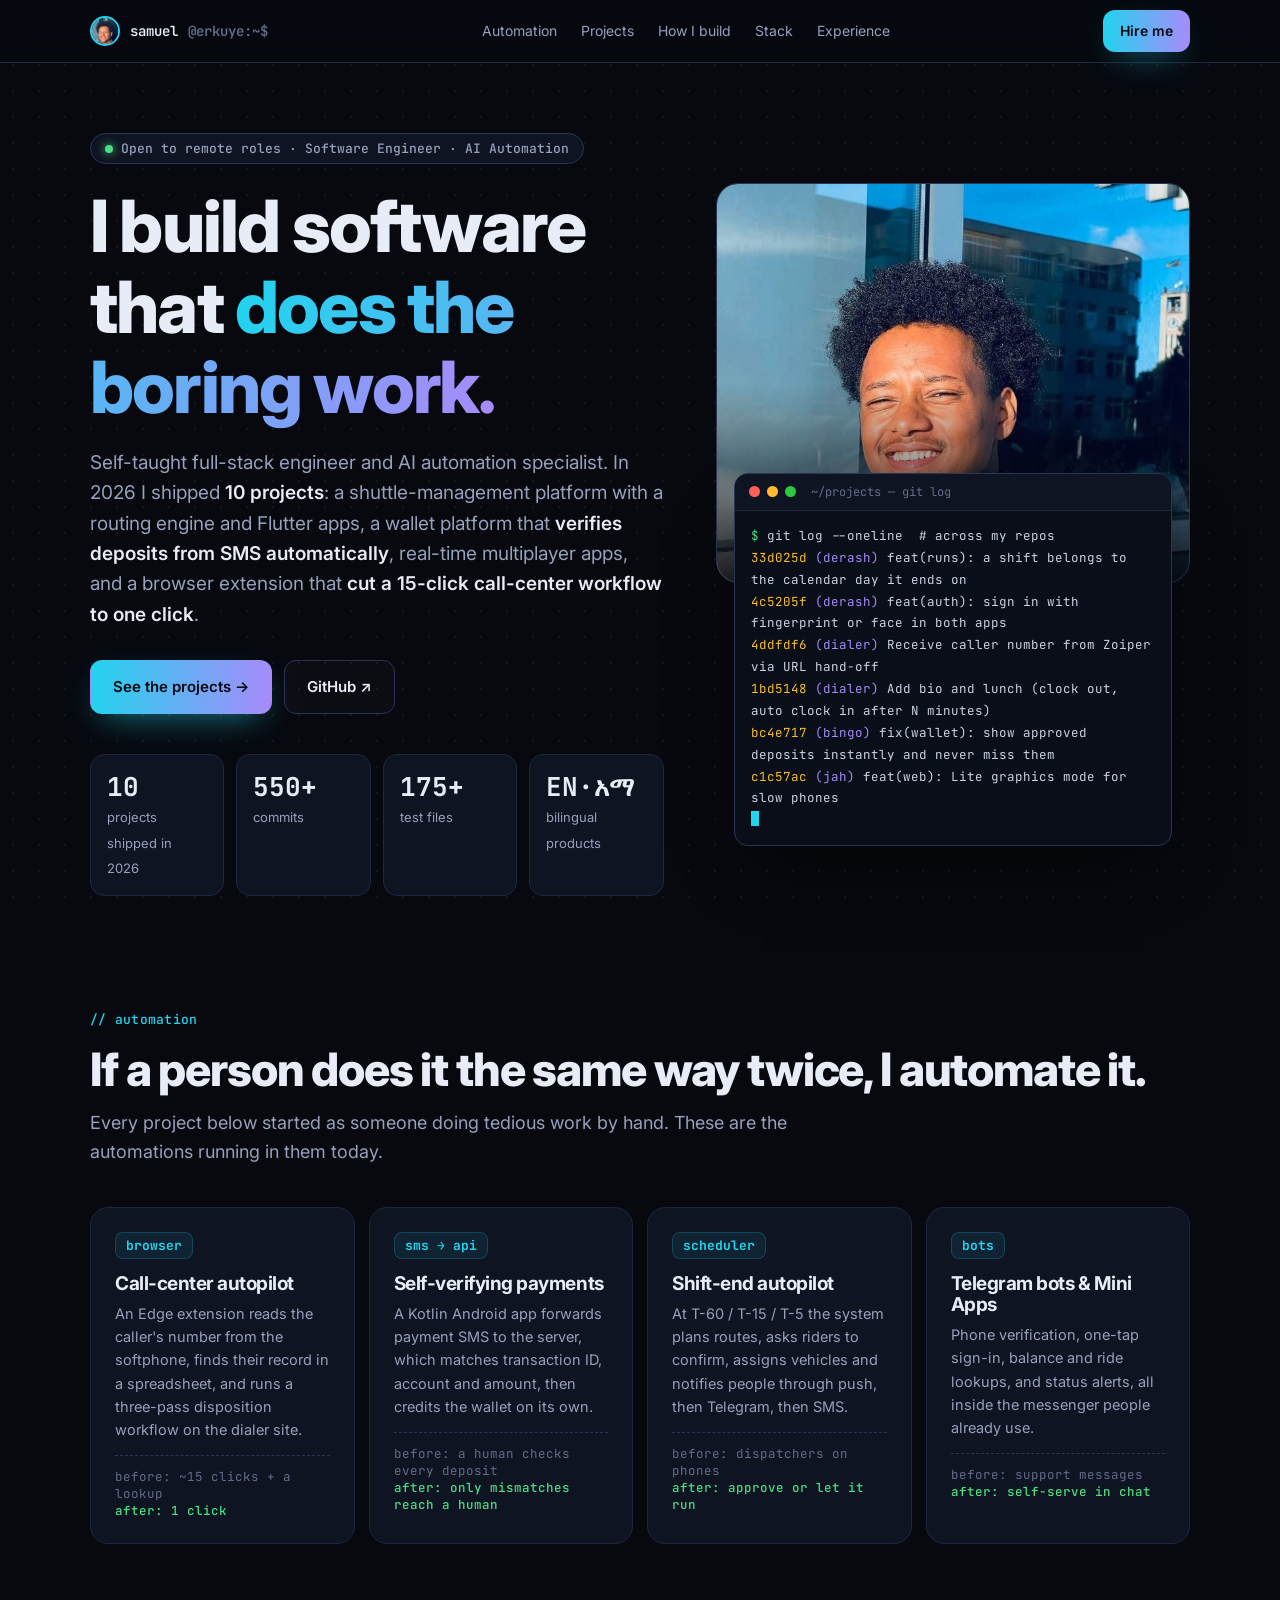
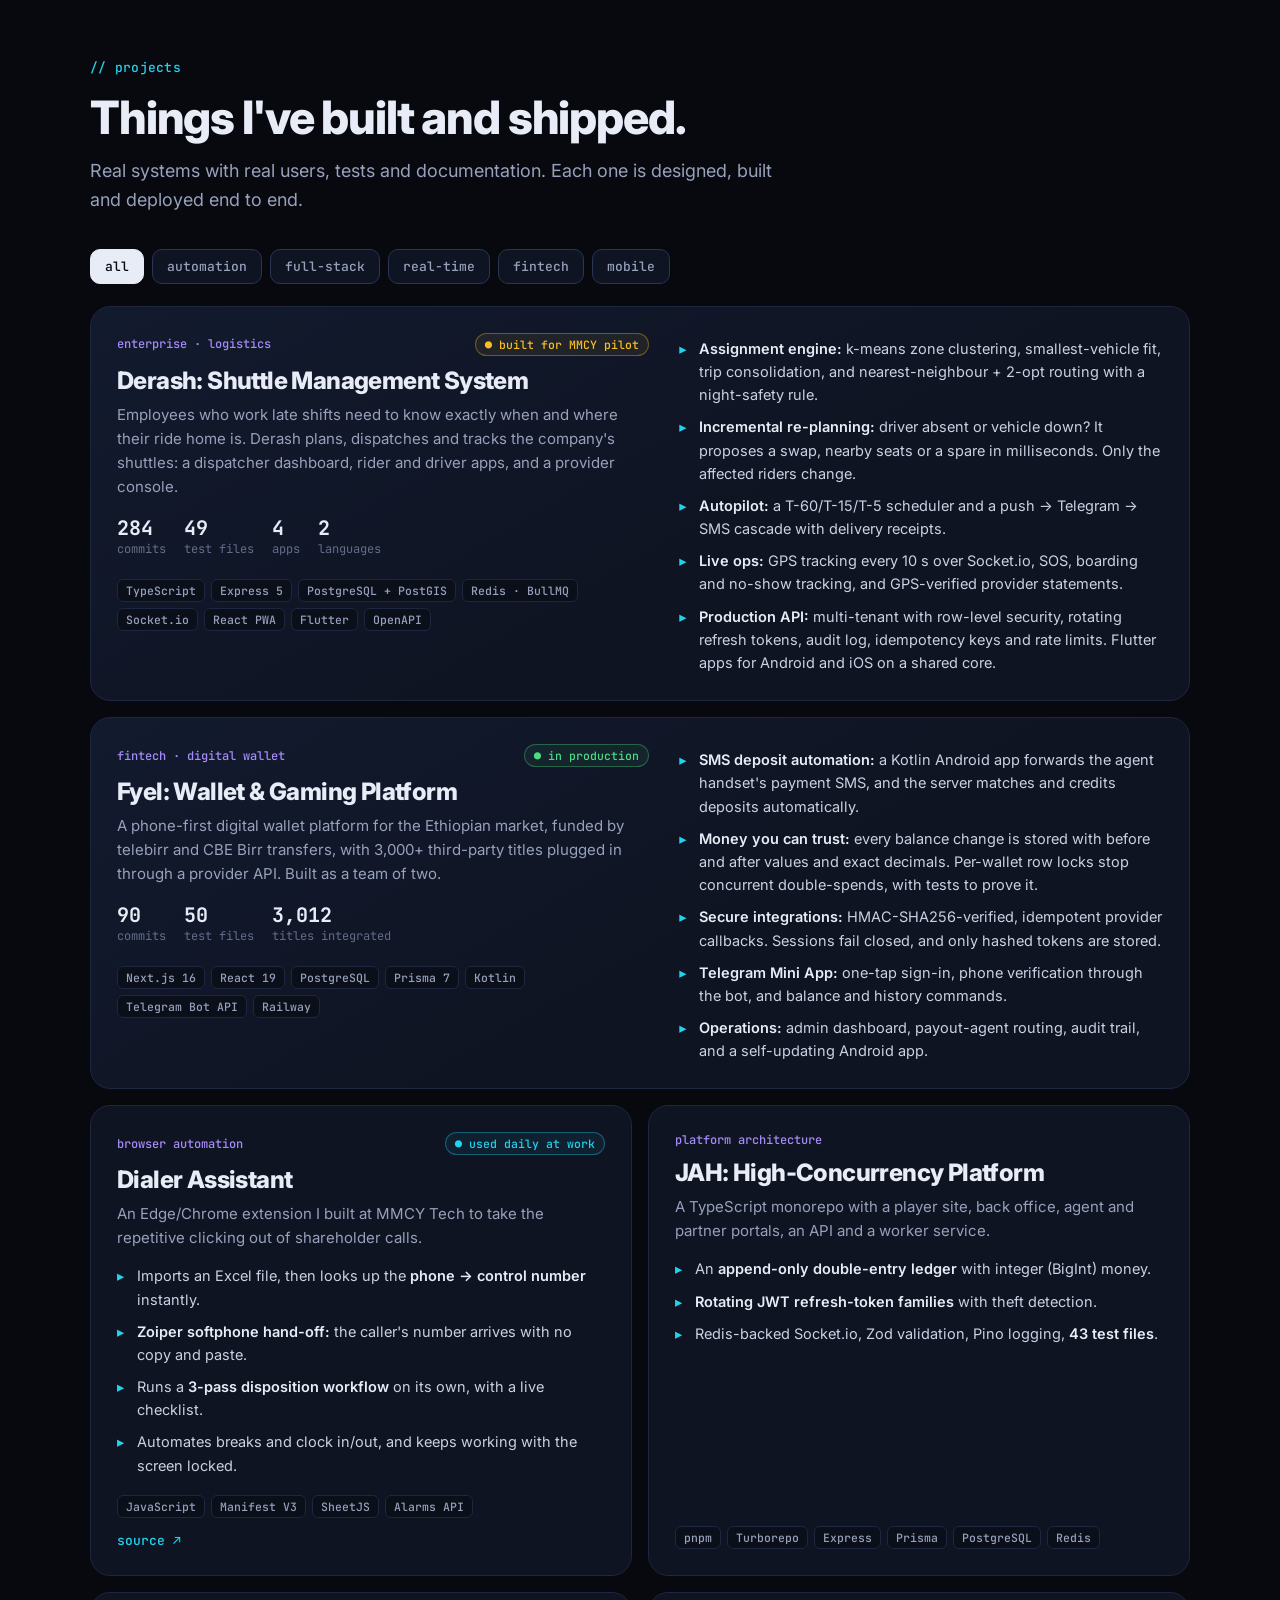
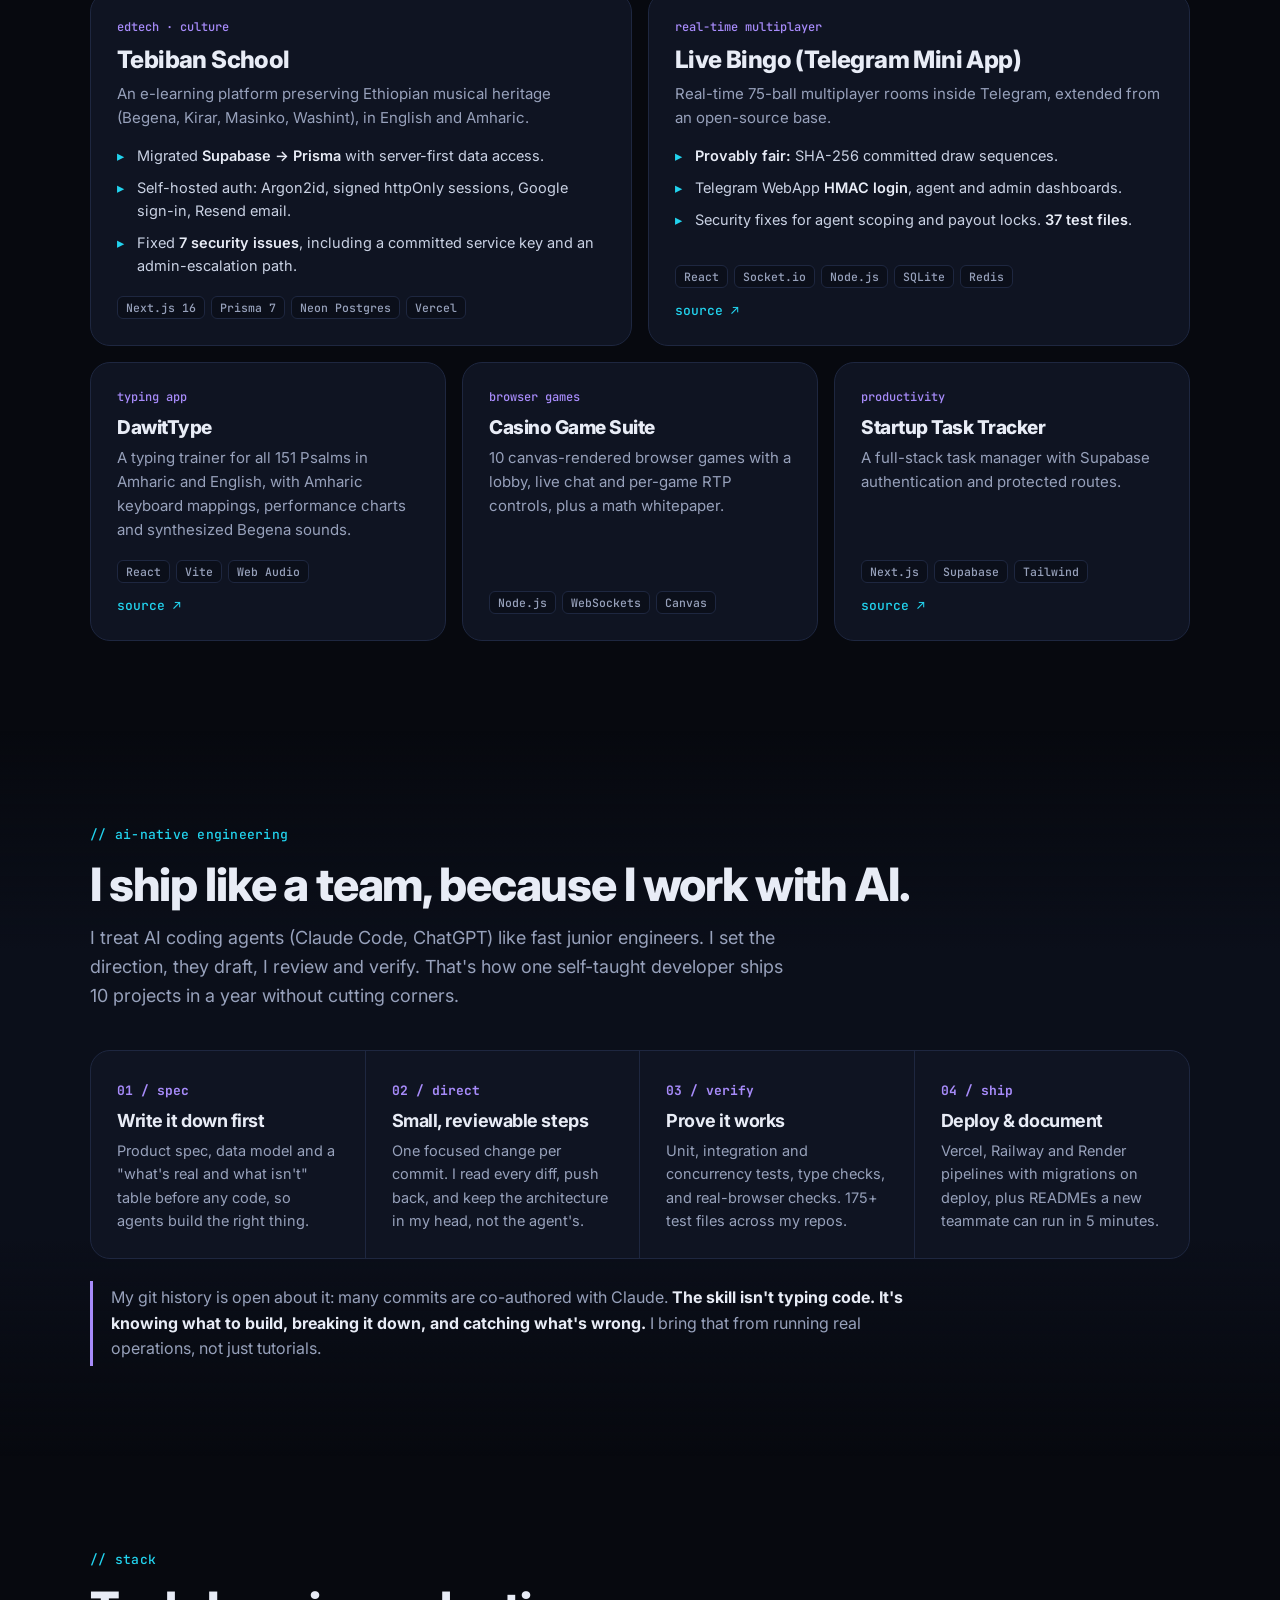
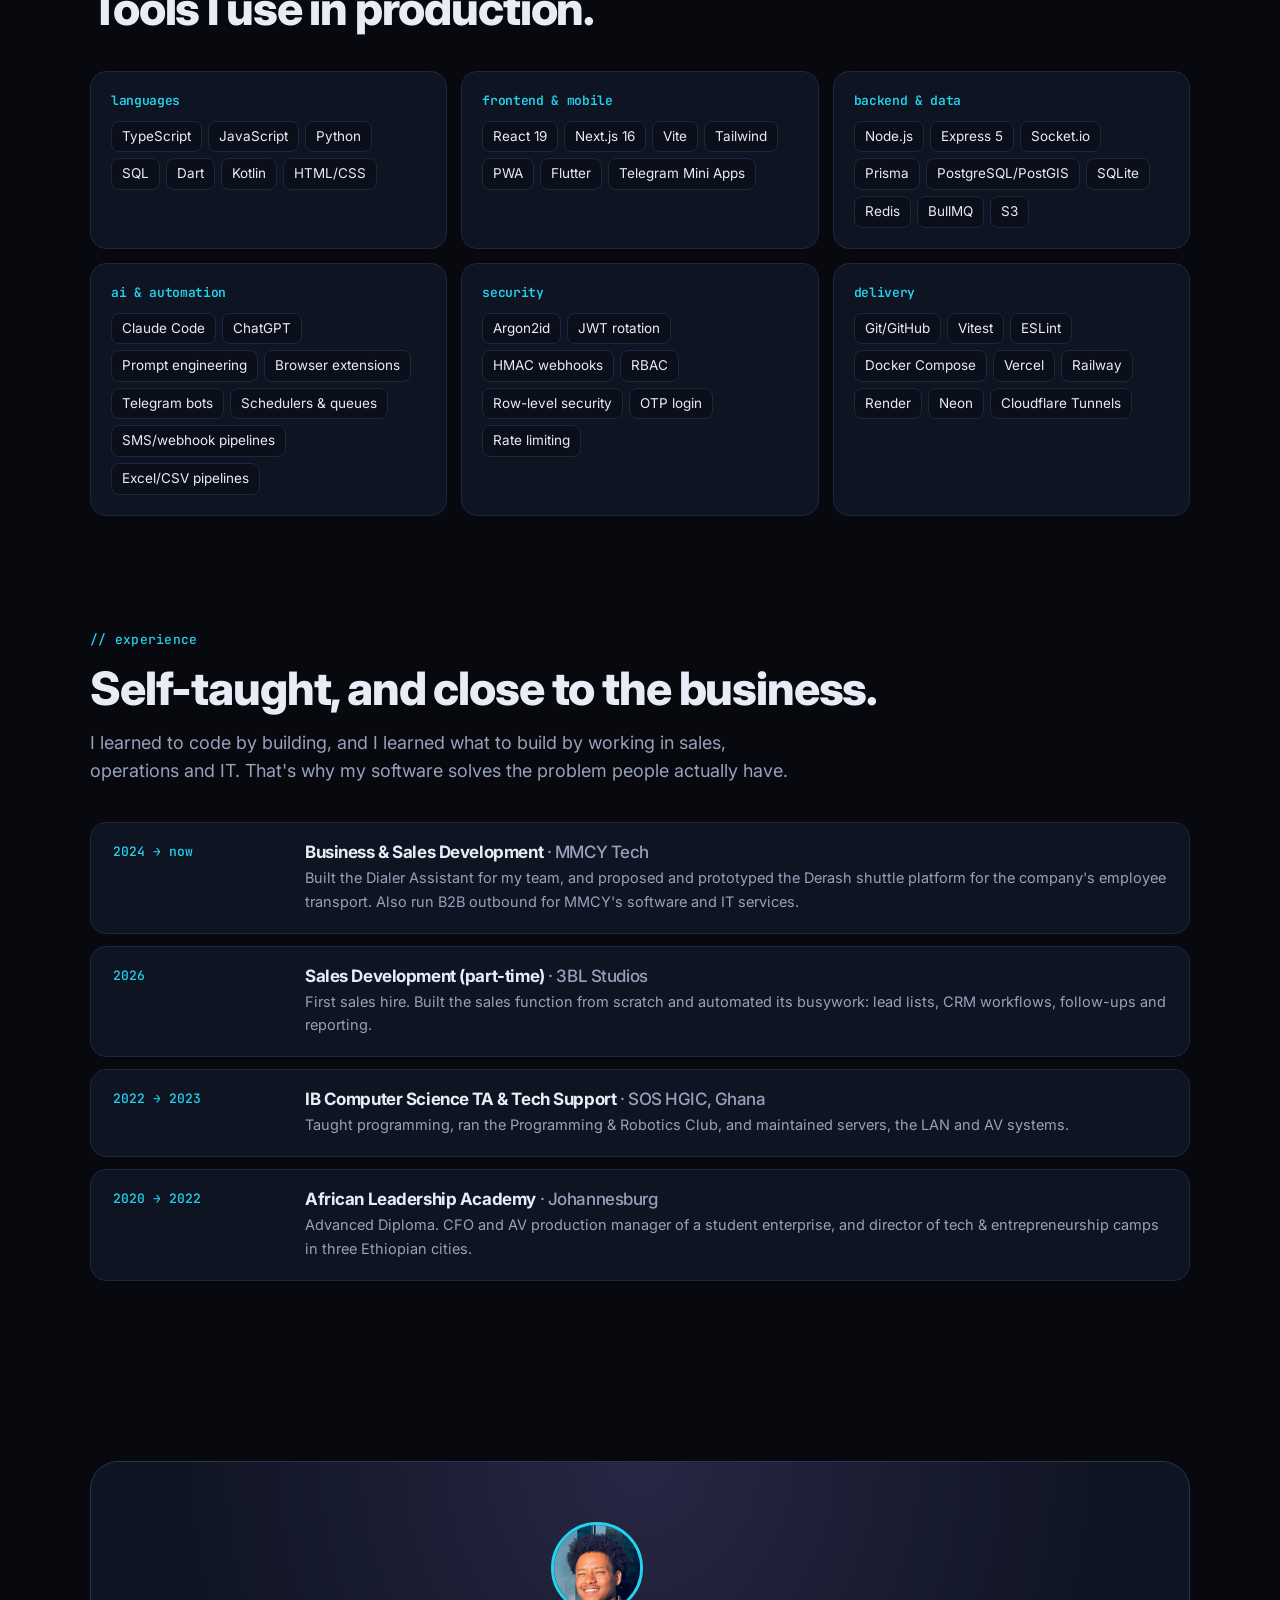
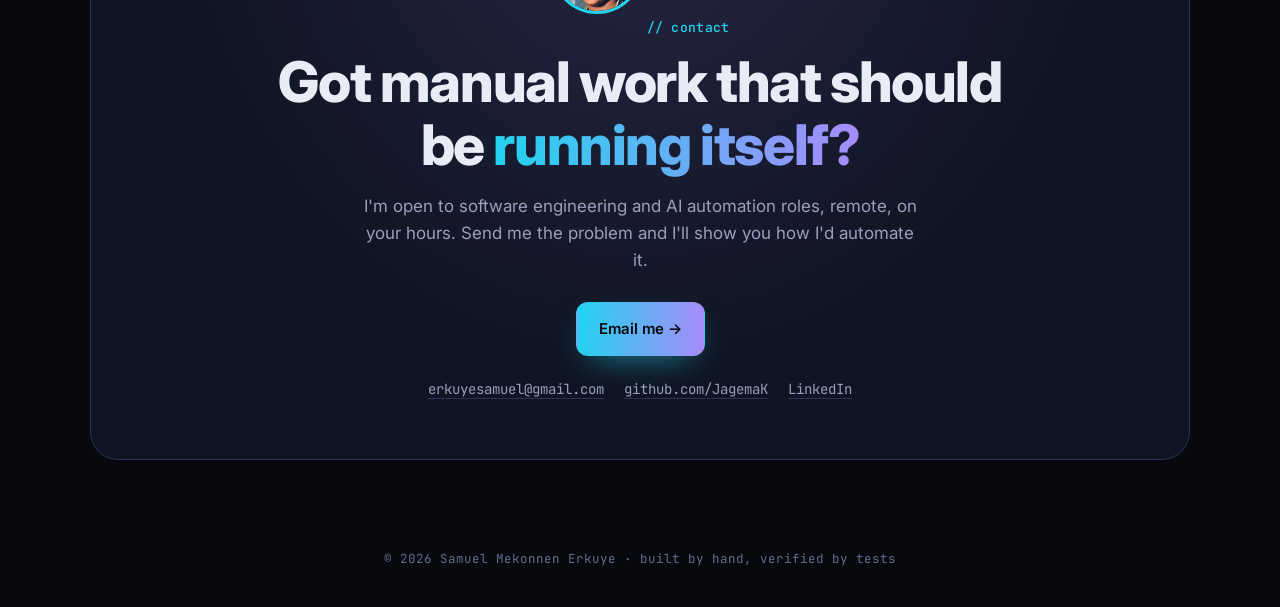
==== swe-portfolio/index.html @ 076b656a "Add software engineer / AI automation portfolio and CV Co-Authored-By: Claude Opus 5.5 <noreply@anth" ====
<!doctype html>
<html lang="en">
<head>
<meta charset="utf-8">
<meta name="viewport" content="width=device-width, initial-scale=1">
<title>Samuel Erkuye — Software Engineer &amp; AI Automation</title>
<meta name="description" content="Self-taught software engineer and AI automation specialist. 10 projects shipped in 2026: shuttle management with a routing engine, a wallet platform with SMS-verified deposits, real-time multiplayer apps and call-center automation.">
<meta property="og:title" content="Samuel Erkuye — Software Engineer & AI Automation">
<meta property="og:description" content="I build software that does the boring work. 10 projects, 550+ commits in 2026.">
<meta property="og:image" content="https://samuel-erkuye-dev.vercel.app/samuel.jpg">
<meta name="theme-color" content="#07090f">
<link rel="icon" href="data:image/svg+xml,<svg xmlns='http://www.w3.org/2000/svg' viewBox='0 0 100 100'><rect width='100' height='100' rx='22' fill='%2307090f'/><text x='50' y='64' font-size='46' font-family='monospace' font-weight='700' text-anchor='middle' fill='%2322d3ee'>&gt;_</text></svg>">
<link rel="preconnect" href="https://fonts.googleapis.com">
<link rel="preconnect" href="https://fonts.gstatic.com" crossorigin>
<link href="https://fonts.googleapis.com/css2?family=Inter:wght@400;500;600;700;800&family=JetBrains+Mono:wght@400;500;700&display=swap" rel="stylesheet">
<style>
:root{
  --bg:#07090f; --bg2:#0b0f1a; --card:#0f1422; --card2:#131a2c; --line:#1e2740; --line2:#2a3556;
  --text:#e8ecf6; --muted:#97a1bb; --dim:#626d89;
  --cyan:#22d3ee; --violet:#a78bfa; --green:#4ade80; --amber:#fbbf24; --pink:#f472b6;
  --mono:"JetBrains Mono",ui-monospace,SFMono-Regular,Menlo,monospace;
  --max:1140px;
}
*{box-sizing:border-box;margin:0;padding:0}
html{scroll-behavior:smooth}
body{background:var(--bg);color:var(--text);font:16px/1.6 Inter,system-ui,-apple-system,Segoe UI,sans-serif;-webkit-font-smoothing:antialiased;overflow-x:hidden}
body::before{content:"";position:fixed;inset:0;background-image:radial-gradient(rgba(148,163,184,.09) 1px,transparent 1px);background-size:26px 26px;pointer-events:none;z-index:0}
main,nav,footer{position:relative;z-index:1}
h1,h2,h3,h4{line-height:1.12;letter-spacing:-.025em}
a{color:inherit}
.wrap{max-width:var(--max);margin:0 auto;padding:0 20px}
section{padding:90px 0}
.mono{font-family:var(--mono)}
.kicker{font:500 13px var(--mono);color:var(--cyan);letter-spacing:.02em}
.kicker::before{content:"// "}
.h2{font-size:clamp(30px,4.4vw,46px);font-weight:800;margin:12px 0 14px}
.lead{color:var(--muted);font-size:18px;max-width:700px}
.grad{background:linear-gradient(92deg,var(--cyan),var(--violet));-webkit-background-clip:text;background-clip:text;color:transparent}
.btn{display:inline-flex;align-items:center;gap:10px;padding:14px 22px;border-radius:12px;font-weight:600;text-decoration:none;font-size:15px;border:1px solid transparent;transition:transform .15s,border-color .15s,box-shadow .15s}
.btn-primary{background:linear-gradient(92deg,var(--cyan),var(--violet));color:#07090f;box-shadow:0 12px 34px -14px rgba(34,211,238,.7)}
.btn-primary:hover{transform:translateY(-2px)}
.btn-ghost{border-color:var(--line2);background:rgba(255,255,255,.02)}
.btn-ghost:hover{border-color:var(--muted)}

nav{position:sticky;top:0;z-index:50;background:rgba(7,9,15,.8);backdrop-filter:blur(14px);border-bottom:1px solid var(--line)}
nav .wrap{display:flex;align-items:center;justify-content:space-between;height:62px;gap:14px}
.brand{display:flex;align-items:center;gap:10px;text-decoration:none;font:600 14px var(--mono)}
.brand img{width:30px;height:30px;border-radius:50%;object-fit:cover;border:2px solid var(--cyan)}
.brand span{color:var(--dim)}
.navlinks{display:flex;gap:24px;font-size:14px;color:var(--muted)}
.navlinks a{text-decoration:none}.navlinks a:hover{color:var(--text)}
nav .btn{padding:9px 16px;font-size:14px}
@media(max-width:880px){.navlinks{display:none}}
@media(max-width:420px){.brand{font-size:13px}.brand span{display:none}}

/* hero */
.hero{padding:70px 0 70px}
.hero-grid{display:grid;grid-template-columns:1.15fr .95fr;gap:52px;align-items:center}
@media(max-width:980px){.hero-grid{grid-template-columns:1fr}}
.pill{display:inline-flex;align-items:center;gap:8px;border:1px solid var(--line2);background:var(--card);border-radius:999px;padding:6px 14px;font:500 13px var(--mono);color:var(--muted)}
.pill i{width:8px;height:8px;border-radius:50%;background:var(--green);box-shadow:0 0 10px var(--green)}
.hero h1{font-size:clamp(40px,6.2vw,72px);font-weight:800;margin:22px 0 20px}
.hero .sub{font-size:19px;color:var(--muted);max-width:600px}
.hero .sub b{color:var(--text);font-weight:600}
.cta{display:flex;gap:12px;flex-wrap:wrap;margin-top:30px}
.stats{display:grid;grid-template-columns:repeat(4,1fr);gap:12px;margin-top:40px}
@media(max-width:600px){.stats{grid-template-columns:repeat(2,1fr)}}
.stat{border:1px solid var(--line);background:var(--card);border-radius:14px;padding:14px 16px}
.stat strong{display:block;font:700 26px var(--mono);color:var(--text)}
.stat span{font-size:13px;color:var(--muted)}

.side{position:relative}
.photo{border-radius:22px;overflow:hidden;border:1px solid var(--line2);height:400px;position:relative}
.photo img{width:100%;height:100%;object-fit:cover;object-position:50% 26%;display:block}
.photo::after{content:"";position:absolute;inset:0;background:linear-gradient(180deg,transparent 50%,rgba(7,9,15,.9))}
.term{position:relative;z-index:2;margin:-110px 18px 0;background:#0a0e18;border:1px solid var(--line2);border-radius:14px;box-shadow:0 30px 70px -30px rgba(0,0,0,.9);overflow:hidden}
.term .bar{display:flex;align-items:center;gap:7px;padding:10px 14px;background:#0f1422;border-bottom:1px solid var(--line)}
.term .bar i{width:11px;height:11px;border-radius:50%;background:#ff5f57}.term .bar i:nth-child(2){background:#febc2e}.term .bar i:nth-child(3){background:#28c840}
.term .bar span{margin-left:8px;font:12px var(--mono);color:var(--dim)}
.term pre{font:12.5px/1.75 var(--mono);padding:14px 16px;min-height:212px;white-space:pre-wrap;word-break:break-word;color:#cbd5e1}
.term .p{color:var(--green)}.term .h{color:var(--amber)}.term .r{color:var(--violet)}
.cursor{display:inline-block;width:8px;height:15px;background:var(--cyan);vertical-align:-2px;animation:blink 1s steps(1) infinite}
@keyframes blink{50%{opacity:0}}
@media(max-width:600px){.photo{height:360px}.term{margin:-80px 6px 0}.term pre{font-size:11.5px;min-height:230px}}

/* automate */
.auto{display:grid;grid-template-columns:repeat(4,1fr);gap:14px;margin-top:40px}
@media(max-width:980px){.auto{grid-template-columns:1fr 1fr}}
@media(max-width:560px){.auto{grid-template-columns:1fr}}
.acard{background:var(--card);border:1px solid var(--line);border-radius:18px;padding:24px;transition:border-color .2s,transform .2s}
.acard:hover{border-color:rgba(34,211,238,.45);transform:translateY(-3px)}
.acard .ic{font:700 13px var(--mono);color:var(--cyan);background:rgba(34,211,238,.08);border:1px solid rgba(34,211,238,.2);display:inline-block;padding:4px 10px;border-radius:8px;margin-bottom:14px}
.acard h3{font-size:19px;margin-bottom:8px}
.acard p{font-size:14.5px;color:var(--muted)}
.acard .before{margin-top:14px;font:12.5px var(--mono);color:var(--dim);border-top:1px dashed var(--line2);padding-top:12px}
.acard .before b{color:var(--green);font-weight:500}

/* projects */
.filters{display:flex;gap:8px;flex-wrap:wrap;margin:34px 0 22px}
.chip{font:500 13px var(--mono);border:1px solid var(--line2);background:var(--card);color:var(--muted);padding:8px 14px;border-radius:10px;cursor:pointer}
.chip[aria-pressed="true"]{background:var(--text);color:var(--bg);border-color:var(--text)}
.projects{display:grid;grid-template-columns:repeat(6,1fr);gap:16px}
.proj{grid-column:span 3;background:var(--card);border:1px solid var(--line);border-radius:20px;padding:26px;display:flex;flex-direction:column;transition:border-color .2s}
.proj:hover{border-color:var(--line2)}
.proj.feat{grid-column:span 6;display:grid;grid-template-columns:1.1fr 1fr;gap:30px;background:linear-gradient(150deg,#121a2e,var(--card) 60%)}
.proj.small{grid-column:span 2}
@media(max-width:980px){.proj,.proj.small{grid-column:span 3}.proj.feat{grid-template-columns:1fr}}
@media(max-width:680px){.proj,.proj.small,.proj.feat{grid-column:span 6}}
.proj.hide{display:none}
.proj .top{display:flex;justify-content:space-between;align-items:center;gap:10px;margin-bottom:12px;flex-wrap:wrap}
.tagline{font:500 12px var(--mono);color:var(--violet)}
.status{font:500 11.5px var(--mono);padding:3px 9px;border-radius:99px;border:1px solid}
.status.live{color:var(--green);border-color:rgba(74,222,128,.35);background:rgba(74,222,128,.07)}
.status.pilot{color:var(--amber);border-color:rgba(251,191,36,.35);background:rgba(251,191,36,.07)}
.status.daily{color:var(--cyan);border-color:rgba(34,211,238,.35);background:rgba(34,211,238,.07)}
.proj h3{font-size:24px;font-weight:800;margin-bottom:8px}
.proj.small h3{font-size:19px}
.proj .what{color:var(--muted);font-size:15px}
.proj ul{list-style:none;display:grid;gap:9px;margin-top:4px}
.proj li{font-size:14.5px;color:#c9d1e3;padding-left:20px;position:relative}
.proj li::before{content:"▸";position:absolute;left:0;color:var(--cyan)}
.proj li b{color:var(--text);font-weight:600}
.stack{display:flex;flex-wrap:wrap;gap:6px;margin-top:auto;padding-top:18px}
.stack span{font:500 11.5px var(--mono);color:var(--muted);background:var(--bg2);border:1px solid var(--line);padding:3px 8px;border-radius:6px}
.metrics{display:flex;gap:18px;flex-wrap:wrap;margin:16px 0 4px}
.metrics div{font:12px var(--mono);color:var(--dim)}
.metrics b{display:block;font:700 20px var(--mono);color:var(--text)}
.links{display:flex;gap:14px;margin-top:14px;font:500 13px var(--mono)}
.links a{color:var(--cyan);text-decoration:none}.links a:hover{text-decoration:underline}

/* AI workflow */
.flow{display:grid;grid-template-columns:repeat(4,1fr);gap:0;margin-top:40px;border:1px solid var(--line);border-radius:20px;overflow:hidden;background:var(--card)}
@media(max-width:900px){.flow{grid-template-columns:1fr 1fr}}
@media(max-width:560px){.flow{grid-template-columns:1fr}}
.step{padding:26px;border-right:1px solid var(--line);position:relative}
.step:last-child{border-right:0}
@media(max-width:900px){.step{border-bottom:1px solid var(--line)}.step:nth-child(2n){border-right:0}}
.step .n{font:700 13px var(--mono);color:var(--violet)}
.step h4{font-size:18px;margin:8px 0}
.step p{font-size:14.5px;color:var(--muted)}
.quote{margin-top:22px;border-left:3px solid var(--violet);padding:4px 0 4px 18px;color:var(--muted);font-size:16px;max-width:820px}
.quote b{color:var(--text)}

/* stack grid */
.sgrid{display:grid;grid-template-columns:repeat(3,1fr);gap:14px;margin-top:36px}
@media(max-width:900px){.sgrid{grid-template-columns:1fr 1fr}}
@media(max-width:560px){.sgrid{grid-template-columns:1fr}}
.sbox{background:var(--card);border:1px solid var(--line);border-radius:16px;padding:20px}
.sbox h4{font:600 13px var(--mono);color:var(--cyan);margin-bottom:12px}
.sbox div{display:flex;flex-wrap:wrap;gap:6px}
.sbox span{font-size:13.5px;background:var(--bg2);border:1px solid var(--line);padding:4px 10px;border-radius:8px}

/* timeline */
.tl{margin-top:36px;display:grid;gap:12px}
.ti{display:grid;grid-template-columns:170px 1fr;gap:22px;background:var(--card);border:1px solid var(--line);border-radius:16px;padding:20px 22px}
@media(max-width:680px){.ti{grid-template-columns:1fr;gap:6px}}
.ti .when{font:500 13px var(--mono);color:var(--cyan)}
.ti h4{font-size:17px}.ti h4 span{color:var(--muted);font-weight:500}
.ti p{color:var(--muted);font-size:14.5px;margin-top:4px}

/* contact */
.contact{text-align:center}
.cbox{border:1px solid var(--line2);border-radius:28px;padding:60px 22px;background:radial-gradient(ellipse at top,rgba(167,139,250,.16),transparent 60%),var(--card)}
.cbox img{width:92px;height:92px;border-radius:50%;object-fit:cover;border:3px solid var(--cyan);margin-bottom:18px}
.cbox h2{font-size:clamp(32px,5vw,56px);font-weight:800;max-width:780px;margin:12px auto 16px}
.cbox p{color:var(--muted);max-width:560px;margin:0 auto;font-size:17px}
.cbox .cta{justify-content:center}
.clinks{display:flex;gap:20px;justify-content:center;flex-wrap:wrap;margin-top:24px;font:14px var(--mono);color:var(--muted)}
.clinks a{text-decoration:none;border-bottom:1px solid var(--line2)}.clinks a:hover{color:var(--text)}
footer{text-align:center;color:var(--dim);font:12.5px var(--mono);padding:0 0 40px}

.rv{opacity:0;transform:translateY(16px);transition:opacity .6s ease,transform .6s ease}
.rv.in{opacity:1;transform:none}
@media (prefers-reduced-motion:reduce){*{animation:none!important;transition:none!important}.rv{opacity:1;transform:none}}
</style>
</head>
<body>
<nav>
  <div class="wrap">
    <a class="brand" href="#top"><img src="samuel-avatar.jpg" alt="" width="30" height="30">samuel<span>@erkuye:~$</span></a>
    <div class="navlinks">
      <a href="#automation">Automation</a>
      <a href="#projects">Projects</a>
      <a href="#ai">How I build</a>
      <a href="#stack">Stack</a>
      <a href="#experience">Experience</a>
    </div>
    <a class="btn btn-primary" href="#contact">Hire me</a>
  </div>
</nav>

<main>
<header class="hero" id="top">
  <div class="wrap hero-grid">
    <div>
      <span class="pill"><i></i>Open to remote roles · Software Engineer · AI Automation</span>
      <h1>I build software that <span class="grad">does the boring work.</span></h1>
      <p class="sub">Self-taught full-stack engineer and AI automation specialist. In 2026 I shipped <b>10 projects</b>: a shuttle-management platform with a routing engine and Flutter apps, a wallet platform that <b>verifies deposits from SMS automatically</b>, real-time multiplayer apps, and a browser extension that <b>cut a 15-click call-center workflow to one click</b>.</p>
      <div class="cta">
        <a class="btn btn-primary" href="#projects">See the projects →</a>
        <a class="btn btn-ghost" href="https://github.com/JagemaK" target="_blank" rel="noopener">GitHub ↗</a>
      </div>
      <div class="stats">
        <div class="stat rv"><strong>10</strong><span>projects shipped in 2026</span></div>
        <div class="stat rv"><strong>550+</strong><span>commits</span></div>
        <div class="stat rv"><strong>175+</strong><span>test files</span></div>
        <div class="stat rv"><strong>EN·አማ</strong><span>bilingual products</span></div>
      </div>
    </div>
    <div class="side rv">
      <div class="photo"><img src="samuel.jpg" alt="Samuel Erkuye" width="720" height="960"></div>
      <div class="term" aria-label="Recent commits from Samuel's repositories">
        <div class="bar"><i></i><i></i><i></i><span>~/projects — git log</span></div>
        <pre id="term"></pre>
      </div>
    </div>
  </div>
</header>

<!-- AUTOMATION -->
<section id="automation" style="padding-top:40px">
  <div class="wrap">
    <span class="kicker">automation</span>
    <h2 class="h2">If a person does it the same way twice, I automate it.</h2>
    <p class="lead">Every project below started as someone doing tedious work by hand. These are the automations running in them today.</p>
    <div class="auto">
      <div class="acard rv"><span class="ic">browser</span><h3>Call-center autopilot</h3><p>An Edge extension reads the caller's number from the softphone, finds their record in a spreadsheet, and runs a three-pass disposition workflow on the dialer site.</p><div class="before">before: ~15 clicks + a lookup<br><b>after: 1 click</b></div></div>
      <div class="acard rv"><span class="ic">sms → api</span><h3>Self-verifying payments</h3><p>A Kotlin Android app forwards payment SMS to the server, which matches transaction ID, account and amount, then credits the wallet on its own.</p><div class="before">before: a human checks every deposit<br><b>after: only mismatches reach a human</b></div></div>
      <div class="acard rv"><span class="ic">scheduler</span><h3>Shift-end autopilot</h3><p>At T-60 / T-15 / T-5 the system plans routes, asks riders to confirm, assigns vehicles and notifies people through push, then Telegram, then SMS.</p><div class="before">before: dispatchers on phones<br><b>after: approve or let it run</b></div></div>
      <div class="acard rv"><span class="ic">bots</span><h3>Telegram bots &amp; Mini Apps</h3><p>Phone verification, one-tap sign-in, balance and ride lookups, and status alerts, all inside the messenger people already use.</p><div class="before">before: support messages<br><b>after: self-serve in chat</b></div></div>
    </div>
  </div>
</section>

<!-- PROJECTS -->
<section id="projects" style="padding-top:20px">
  <div class="wrap">
    <span class="kicker">projects</span>
    <h2 class="h2">Things I've built and shipped.</h2>
    <p class="lead">Real systems with real users, tests and documentation. Each one is designed, built and deployed end to end.</p>
    <div class="filters" role="group" aria-label="Filter projects">
      <button class="chip" aria-pressed="true" data-f="all">all</button>
      <button class="chip" aria-pressed="false" data-f="auto">automation</button>
      <button class="chip" aria-pressed="false" data-f="full">full-stack</button>
      <button class="chip" aria-pressed="false" data-f="rt">real-time</button>
      <button class="chip" aria-pressed="false" data-f="fin">fintech</button>
      <button class="chip" aria-pressed="false" data-f="mobile">mobile</button>
    </div>

    <div class="projects">
      <article class="proj feat rv" data-t="auto full rt mobile">
        <div>
          <div class="top"><span class="tagline">enterprise · logistics</span><span class="status pilot">● built for MMCY pilot</span></div>
          <h3>Derash: Shuttle Management System</h3>
          <p class="what">Employees who work late shifts need to know exactly when and where their ride home is. Derash plans, dispatches and tracks the company's shuttles: a dispatcher dashboard, rider and driver apps, and a provider console.</p>
          <div class="metrics"><div><b>284</b>commits</div><div><b>49</b>test files</div><div><b>4</b>apps</div><div><b>2</b>languages</div></div>
          <div class="stack"><span>TypeScript</span><span>Express 5</span><span>PostgreSQL + PostGIS</span><span>Redis · BullMQ</span><span>Socket.io</span><span>React PWA</span><span>Flutter</span><span>OpenAPI</span></div>
        </div>
        <ul>
          <li><b>Assignment engine:</b> k-means zone clustering, smallest-vehicle fit, trip consolidation, and nearest-neighbour + 2-opt routing with a night-safety rule.</li>
          <li><b>Incremental re-planning:</b> driver absent or vehicle down? It proposes a swap, nearby seats or a spare in milliseconds. Only the affected riders change.</li>
          <li><b>Autopilot:</b> a T-60/T-15/T-5 scheduler and a push → Telegram → SMS cascade with delivery receipts.</li>
          <li><b>Live ops:</b> GPS tracking every 10 s over Socket.io, SOS, boarding and no-show tracking, and GPS-verified provider statements.</li>
          <li><b>Production API:</b> multi-tenant with row-level security, rotating refresh tokens, audit log, idempotency keys and rate limits. Flutter apps for Android and iOS on a shared core.</li>
        </ul>
      </article>

      <article class="proj feat rv" data-t="auto full fin mobile">
        <div>
          <div class="top"><span class="tagline">fintech · digital wallet</span><span class="status live">● in production</span></div>
          <h3>Fyel: Wallet &amp; Gaming Platform</h3>
          <p class="what">A phone-first digital wallet platform for the Ethiopian market, funded by telebirr and CBE Birr transfers, with 3,000+ third-party titles plugged in through a provider API. Built as a team of two.</p>
          <div class="metrics"><div><b>90</b>commits</div><div><b>50</b>test files</div><div><b>3,012</b>titles integrated</div></div>
          <div class="stack"><span>Next.js 16</span><span>React 19</span><span>PostgreSQL</span><span>Prisma 7</span><span>Kotlin</span><span>Telegram Bot API</span><span>Railway</span></div>
        </div>
        <ul>
          <li><b>SMS deposit automation:</b> a Kotlin Android app forwards the agent handset's payment SMS, and the server matches and credits deposits automatically.</li>
          <li><b>Money you can trust:</b> every balance change is stored with before and after values and exact decimals. Per-wallet row locks stop concurrent double-spends, with tests to prove it.</li>
          <li><b>Secure integrations:</b> HMAC-SHA256-verified, idempotent provider callbacks. Sessions fail closed, and only hashed tokens are stored.</li>
          <li><b>Telegram Mini App:</b> one-tap sign-in, phone verification through the bot, and balance and history commands.</li>
          <li><b>Operations:</b> admin dashboard, payout-agent routing, audit trail, and a self-updating Android app.</li>
        </ul>
      </article>

      <article class="proj rv" data-t="auto">
        <div class="top"><span class="tagline">browser automation</span><span class="status daily">● used daily at work</span></div>
        <h3>Dialer Assistant</h3>
        <p class="what">An Edge/Chrome extension I built at MMCY Tech to take the repetitive clicking out of shareholder calls.</p>
        <ul style="margin-top:14px">
          <li>Imports an Excel file, then looks up the <b>phone → control number</b> instantly.</li>
          <li><b>Zoiper softphone hand-off:</b> the caller's number arrives with no copy and paste.</li>
          <li>Runs a <b>3-pass disposition workflow</b> on its own, with a live checklist.</li>
          <li>Automates breaks and clock in/out, and keeps working with the screen locked.</li>
        </ul>
        <div class="stack"><span>JavaScript</span><span>Manifest V3</span><span>SheetJS</span><span>Alarms API</span></div>
        <div class="links"><a href="https://github.com/JagemaK/Sexy-Tools/tree/claude/serene-ptolemy-ucm7ij/dialer-assistant" target="_blank" rel="noopener">source ↗</a></div>
      </article>

      <article class="proj rv" data-t="full fin rt">
        <div class="top"><span class="tagline">platform architecture</span></div>
        <h3>JAH: High-Concurrency Platform</h3>
        <p class="what">A TypeScript monorepo with a player site, back office, agent and partner portals, an API and a worker service.</p>
        <ul style="margin-top:14px">
          <li>An <b>append-only double-entry ledger</b> with integer (BigInt) money.</li>
          <li><b>Rotating JWT refresh-token families</b> with theft detection.</li>
          <li>Redis-backed Socket.io, Zod validation, Pino logging, <b>43 test files</b>.</li>
        </ul>
        <div class="stack"><span>pnpm</span><span>Turborepo</span><span>Express</span><span>Prisma</span><span>PostgreSQL</span><span>Redis</span></div>
      </article>

      <article class="proj rv" data-t="full">
        <div class="top"><span class="tagline">edtech · culture</span></div>
        <h3>Tebiban School</h3>
        <p class="what">An e-learning platform preserving Ethiopian musical heritage (Begena, Kirar, Masinko, Washint), in English and Amharic.</p>
        <ul style="margin-top:14px">
          <li>Migrated <b>Supabase → Prisma</b> with server-first data access.</li>
          <li>Self-hosted auth: Argon2id, signed httpOnly sessions, Google sign-in, Resend email.</li>
          <li>Fixed <b>7 security issues</b>, including a committed service key and an admin-escalation path.</li>
        </ul>
        <div class="stack"><span>Next.js 16</span><span>Prisma 7</span><span>Neon Postgres</span><span>Vercel</span></div>
      </article>

      <article class="proj rv" data-t="rt fin">
        <div class="top"><span class="tagline">real-time multiplayer</span></div>
        <h3>Live Bingo (Telegram Mini App)</h3>
        <p class="what">Real-time 75-ball multiplayer rooms inside Telegram, extended from an open-source base.</p>
        <ul style="margin-top:14px">
          <li><b>Provably fair:</b> SHA-256 committed draw sequences.</li>
          <li>Telegram WebApp <b>HMAC login</b>, agent and admin dashboards.</li>
          <li>Security fixes for agent scoping and payout locks. <b>37 test files</b>.</li>
        </ul>
        <div class="stack"><span>React</span><span>Socket.io</span><span>Node.js</span><span>SQLite</span><span>Redis</span></div>
        <div class="links"><a href="https://github.com/JagemaK/bingo-betting-tma" target="_blank" rel="noopener">source ↗</a></div>
      </article>

      <article class="proj small rv" data-t="full">
        <div class="top"><span class="tagline">typing app</span></div>
        <h3>DawitType</h3>
        <p class="what">A typing trainer for all 151 Psalms in Amharic and English, with Amharic keyboard mappings, performance charts and synthesized Begena sounds.</p>
        <div class="stack"><span>React</span><span>Vite</span><span>Web Audio</span></div>
        <div class="links"><a href="https://github.com/JagemaK/Mezmur4" target="_blank" rel="noopener">source ↗</a></div>
      </article>
      <article class="proj small rv" data-t="rt">
        <div class="top"><span class="tagline">browser games</span></div>
        <h3>Casino Game Suite</h3>
        <p class="what">10 canvas-rendered browser games with a lobby, live chat and per-game RTP controls, plus a math whitepaper.</p>
        <div class="stack"><span>Node.js</span><span>WebSockets</span><span>Canvas</span></div>
      </article>
      <article class="proj small rv" data-t="full">
        <div class="top"><span class="tagline">productivity</span></div>
        <h3>Startup Task Tracker</h3>
        <p class="what">A full-stack task manager with Supabase authentication and protected routes.</p>
        <div class="stack"><span>Next.js</span><span>Supabase</span><span>Tailwind</span></div>
        <div class="links"><a href="https://github.com/JagemaK/startup-task-tracker" target="_blank" rel="noopener">source ↗</a></div>
      </article>
    </div>
  </div>
</section>

<!-- AI -->
<section id="ai" style="background:linear-gradient(180deg,transparent,var(--bg2) 30%,var(--bg2) 70%,transparent)">
  <div class="wrap">
    <span class="kicker">ai-native engineering</span>
    <h2 class="h2">I ship like a team, because I work with AI.</h2>
    <p class="lead">I treat AI coding agents (Claude Code, ChatGPT) like fast junior engineers. I set the direction, they draft, I review and verify. That's how one self-taught developer ships 10 projects in a year without cutting corners.</p>
    <div class="flow">
      <div class="step rv"><span class="n">01 / spec</span><h4>Write it down first</h4><p>Product spec, data model and a "what's real and what isn't" table before any code, so agents build the right thing.</p></div>
      <div class="step rv"><span class="n">02 / direct</span><h4>Small, reviewable steps</h4><p>One focused change per commit. I read every diff, push back, and keep the architecture in my head, not the agent's.</p></div>
      <div class="step rv"><span class="n">03 / verify</span><h4>Prove it works</h4><p>Unit, integration and concurrency tests, type checks, and real-browser checks. 175+ test files across my repos.</p></div>
      <div class="step rv"><span class="n">04 / ship</span><h4>Deploy &amp; document</h4><p>Vercel, Railway and Render pipelines with migrations on deploy, plus READMEs a new teammate can run in 5 minutes.</p></div>
    </div>
    <p class="quote">My git history is open about it: many commits are co-authored with Claude. <b>The skill isn't typing code. It's knowing what to build, breaking it down, and catching what's wrong.</b> I bring that from running real operations, not just tutorials.</p>
  </div>
</section>

<!-- STACK -->
<section id="stack">
  <div class="wrap">
    <span class="kicker">stack</span>
    <h2 class="h2">Tools I use in production.</h2>
    <div class="sgrid">
      <div class="sbox rv"><h4>languages</h4><div><span>TypeScript</span><span>JavaScript</span><span>Python</span><span>SQL</span><span>Dart</span><span>Kotlin</span><span>HTML/CSS</span></div></div>
      <div class="sbox rv"><h4>frontend &amp; mobile</h4><div><span>React 19</span><span>Next.js 16</span><span>Vite</span><span>Tailwind</span><span>PWA</span><span>Flutter</span><span>Telegram Mini Apps</span></div></div>
      <div class="sbox rv"><h4>backend &amp; data</h4><div><span>Node.js</span><span>Express 5</span><span>Socket.io</span><span>Prisma</span><span>PostgreSQL/PostGIS</span><span>SQLite</span><span>Redis</span><span>BullMQ</span><span>S3</span></div></div>
      <div class="sbox rv"><h4>ai &amp; automation</h4><div><span>Claude Code</span><span>ChatGPT</span><span>Prompt engineering</span><span>Browser extensions</span><span>Telegram bots</span><span>Schedulers &amp; queues</span><span>SMS/webhook pipelines</span><span>Excel/CSV pipelines</span></div></div>
      <div class="sbox rv"><h4>security</h4><div><span>Argon2id</span><span>JWT rotation</span><span>HMAC webhooks</span><span>RBAC</span><span>Row-level security</span><span>OTP login</span><span>Rate limiting</span></div></div>
      <div class="sbox rv"><h4>delivery</h4><div><span>Git/GitHub</span><span>Vitest</span><span>ESLint</span><span>Docker Compose</span><span>Vercel</span><span>Railway</span><span>Render</span><span>Neon</span><span>Cloudflare Tunnels</span></div></div>
    </div>
  </div>
</section>

<!-- EXPERIENCE -->
<section id="experience" style="padding-top:20px">
  <div class="wrap">
    <span class="kicker">experience</span>
    <h2 class="h2">Self-taught, and close to the business.</h2>
    <p class="lead">I learned to code by building, and I learned what to build by working in sales, operations and IT. That's why my software solves the problem people actually have.</p>
    <div class="tl">
      <div class="ti rv"><div class="when">2024 → now</div><div><h4>Business &amp; Sales Development <span>· MMCY Tech</span></h4><p>Built the Dialer Assistant for my team, and proposed and prototyped the Derash shuttle platform for the company's employee transport. Also run B2B outbound for MMCY's software and IT services.</p></div></div>
      <div class="ti rv"><div class="when">2026</div><div><h4>Sales Development (part-time) <span>· 3BL Studios</span></h4><p>First sales hire. Built the sales function from scratch and automated its busywork: lead lists, CRM workflows, follow-ups and reporting.</p></div></div>
      <div class="ti rv"><div class="when">2022 → 2023</div><div><h4>IB Computer Science TA &amp; Tech Support <span>· SOS HGIC, Ghana</span></h4><p>Taught programming, ran the Programming &amp; Robotics Club, and maintained servers, the LAN and AV systems.</p></div></div>
      <div class="ti rv"><div class="when">2020 → 2022</div><div><h4>African Leadership Academy <span>· Johannesburg</span></h4><p>Advanced Diploma. CFO and AV production manager of a student enterprise, and director of tech &amp; entrepreneurship camps in three Ethiopian cities.</p></div></div>
    </div>
  </div>
</section>

<!-- CONTACT -->
<section class="contact" id="contact">
  <div class="wrap">
    <div class="cbox rv">
      <img src="samuel-avatar.jpg" alt="Samuel Erkuye" width="92" height="92">
      <span class="kicker">contact</span>
      <h2>Got manual work that should be <span class="grad">running itself?</span></h2>
      <p>I'm open to software engineering and AI automation roles, remote, on your hours. Send me the problem and I'll show you how I'd automate it.</p>
      <div class="cta" style="margin-top:28px">
        <a class="btn btn-primary" id="mailBtn" href="mailto:erkuyesamuel@gmail.com?subject=Software%20Engineering%20%2F%20AI%20Automation%20role">Email me →</a>
        <a class="btn btn-ghost" id="cvBtn" href="#" target="_blank" rel="noopener" style="display:none">Download CV</a>
      </div>
      <div class="clinks">
        <a href="mailto:erkuyesamuel@gmail.com">erkuyesamuel@gmail.com</a>
        <a href="https://github.com/JagemaK" target="_blank" rel="noopener">github.com/JagemaK</a>
        <a href="https://www.linkedin.com/in/samuel-m-erkuye-406007214" target="_blank" rel="noopener">LinkedIn</a>
      </div>
    </div>
  </div>
</section>
</main>

<footer>© <span id="yr"></span> Samuel Mekonnen Erkuye · built by hand, verified by tests</footer>

<script>
/* ================= EDIT ME ================= */
const CONFIG = {
  cvUrl: "",        // e.g. "Samuel-Erkuye-CV.pdf" after copying the PDF into this folder
  calendlyUrl: ""   // optional: replaces the Email button
};
/* ========================================== */
(function(){
  const $=(s,e=document)=>e.querySelector(s), $$=(s,e=document)=>[...e.querySelectorAll(s)];
  $("#yr").textContent=new Date().getFullYear();
  if(CONFIG.cvUrl){const b=$("#cvBtn");b.href=CONFIG.cvUrl;b.style.display="";}
  if(CONFIG.calendlyUrl){const b=$("#mailBtn");b.href=CONFIG.calendlyUrl;b.target="_blank";b.textContent="Book a call →";}

  // Terminal: real commit messages from Samuel's repositories
  const lines=[
    ["33d025d","derash","feat(runs): a shift belongs to the calendar day it ends on"],
    ["4c5205f","derash","feat(auth): sign in with fingerprint or face in both apps"],
    ["4ddfdf6","dialer","Receive caller number from Zoiper via URL hand-off"],
    ["1bd5148","dialer","Add bio and lunch (clock out, auto clock in after N minutes)"],
    ["bc4e717","bingo","fix(wallet): show approved deposits instantly and never miss them"],
    ["c1c57ac","jah","feat(web): Lite graphics mode for slow phones"],
    ["74ab216","tebiban","fix(auth): say why Google sign-in was refused"],
  ];
  const el=$("#term");
  const reduce=matchMedia("(prefers-reduced-motion: reduce)").matches;
  const esc=s=>s.replace(/&/g,"&amp;").replace(/</g,"&lt;");
  const full=lines.map(([h,r,m])=>`<span class="h">${h}</span> <span class="r">(${r})</span> ${esc(m)}`);
  const head='<span class="p">$</span> git log --oneline  # across my repos\n';
  if(reduce){el.innerHTML=head+full.join("\n");}
  else{
    let i=0; el.innerHTML=head+'<span class="cursor"></span>';
    const tick=()=>{ if(i>=full.length) return; el.innerHTML=head+full.slice(0,++i).join("\n")+'\n<span class="cursor"></span>'; setTimeout(tick,520); };
    setTimeout(tick,700);
  }

  // Filters
  $$(".chip").forEach(c=>c.addEventListener("click",()=>{
    $$(".chip").forEach(x=>x.setAttribute("aria-pressed",x===c));
    const f=c.dataset.f;
    $$(".proj").forEach(p=>p.classList.toggle("hide", f!=="all" && !p.dataset.t.split(" ").includes(f)));
  }));

  // Reveal
  const io=new IntersectionObserver(es=>es.forEach(e=>{if(e.isIntersecting){e.target.classList.add("in");io.unobserve(e.target);}}),{threshold:.1});
  $$(".rv").forEach(x=>io.observe(x));
})();
</script>
</body>
</html>
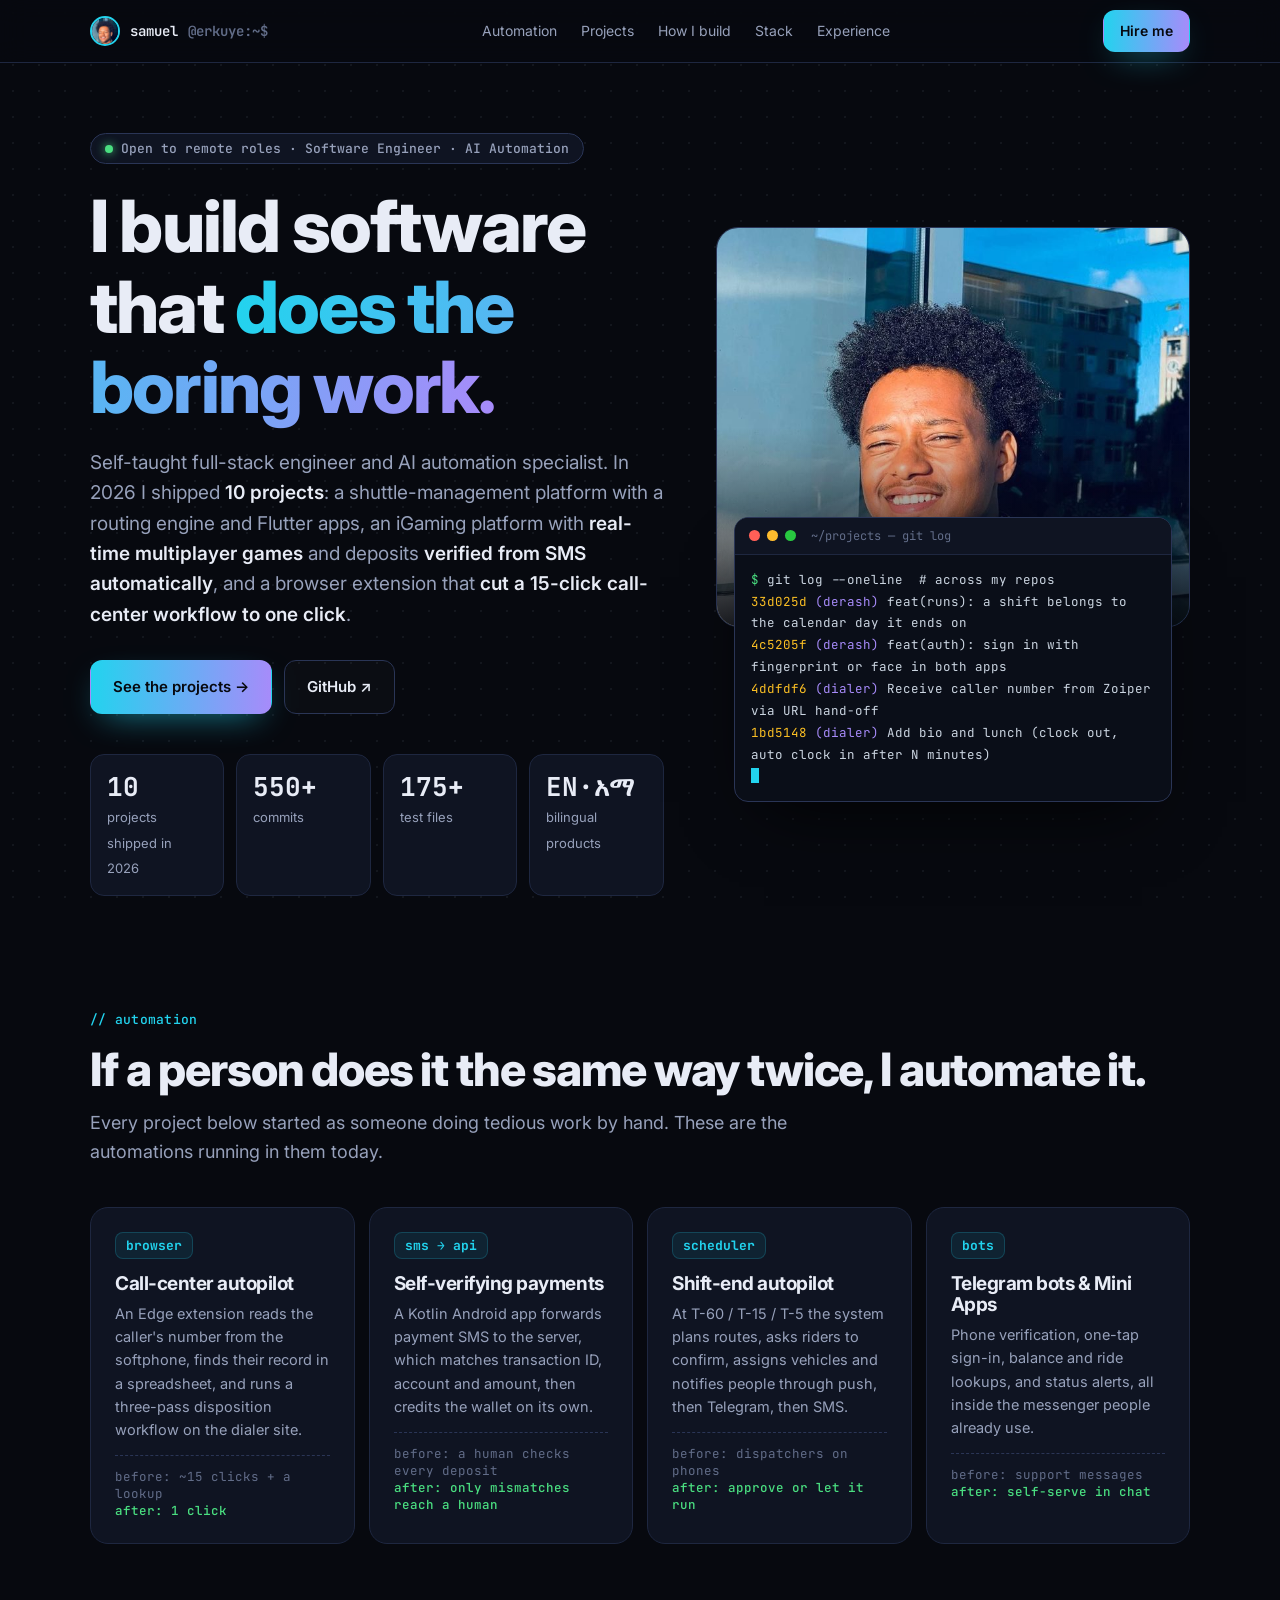
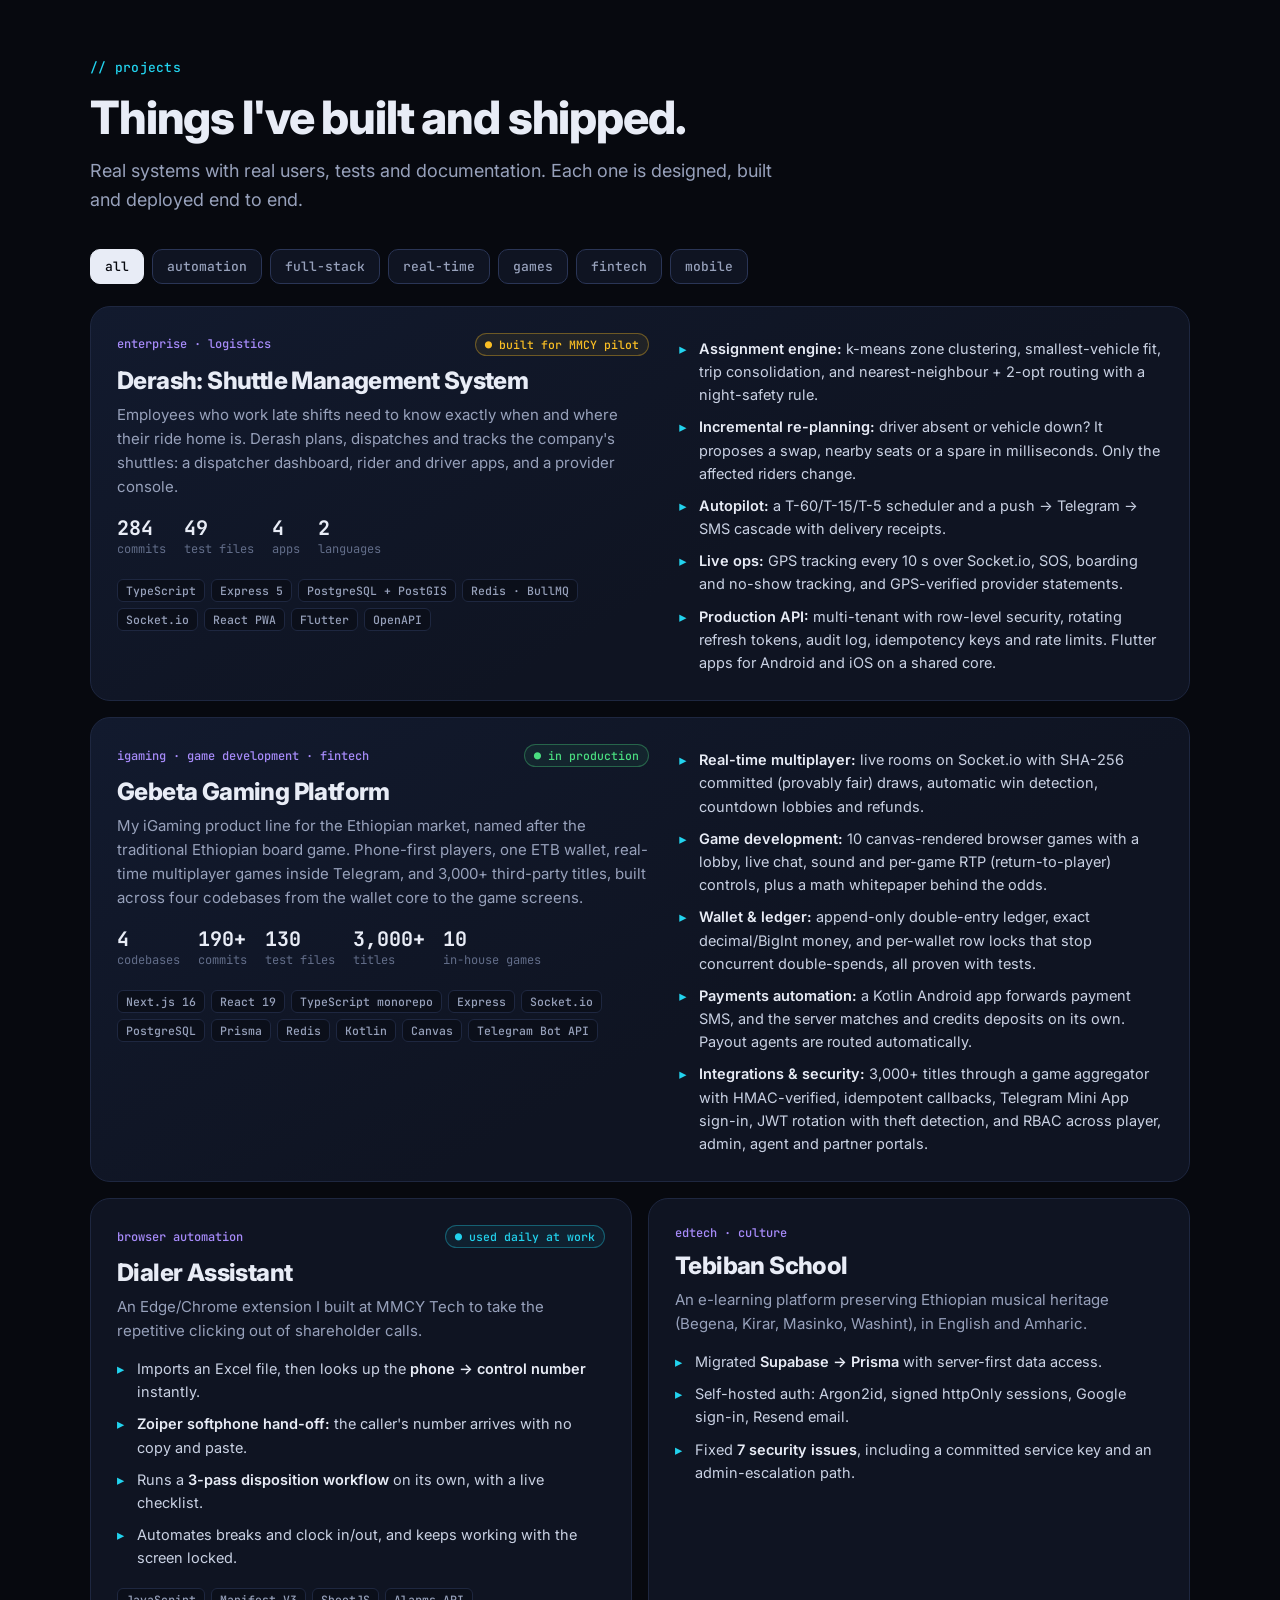
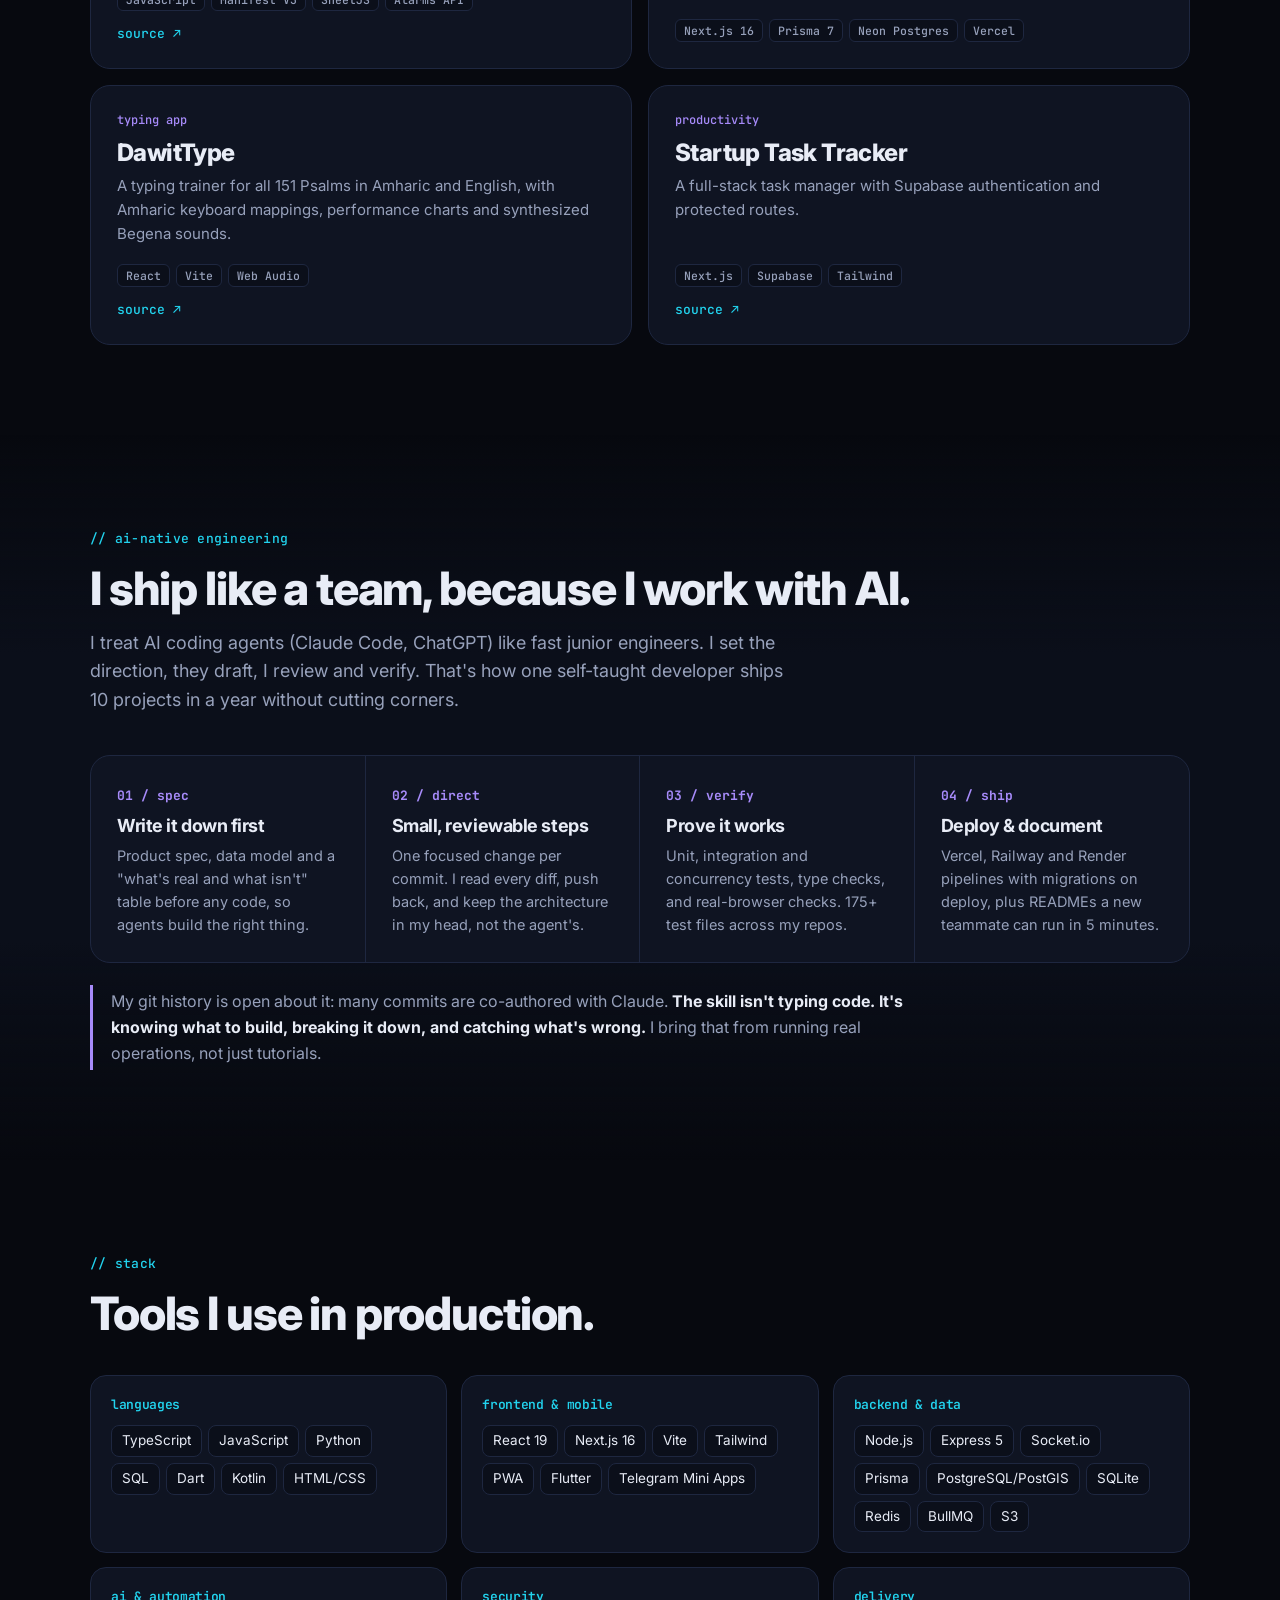
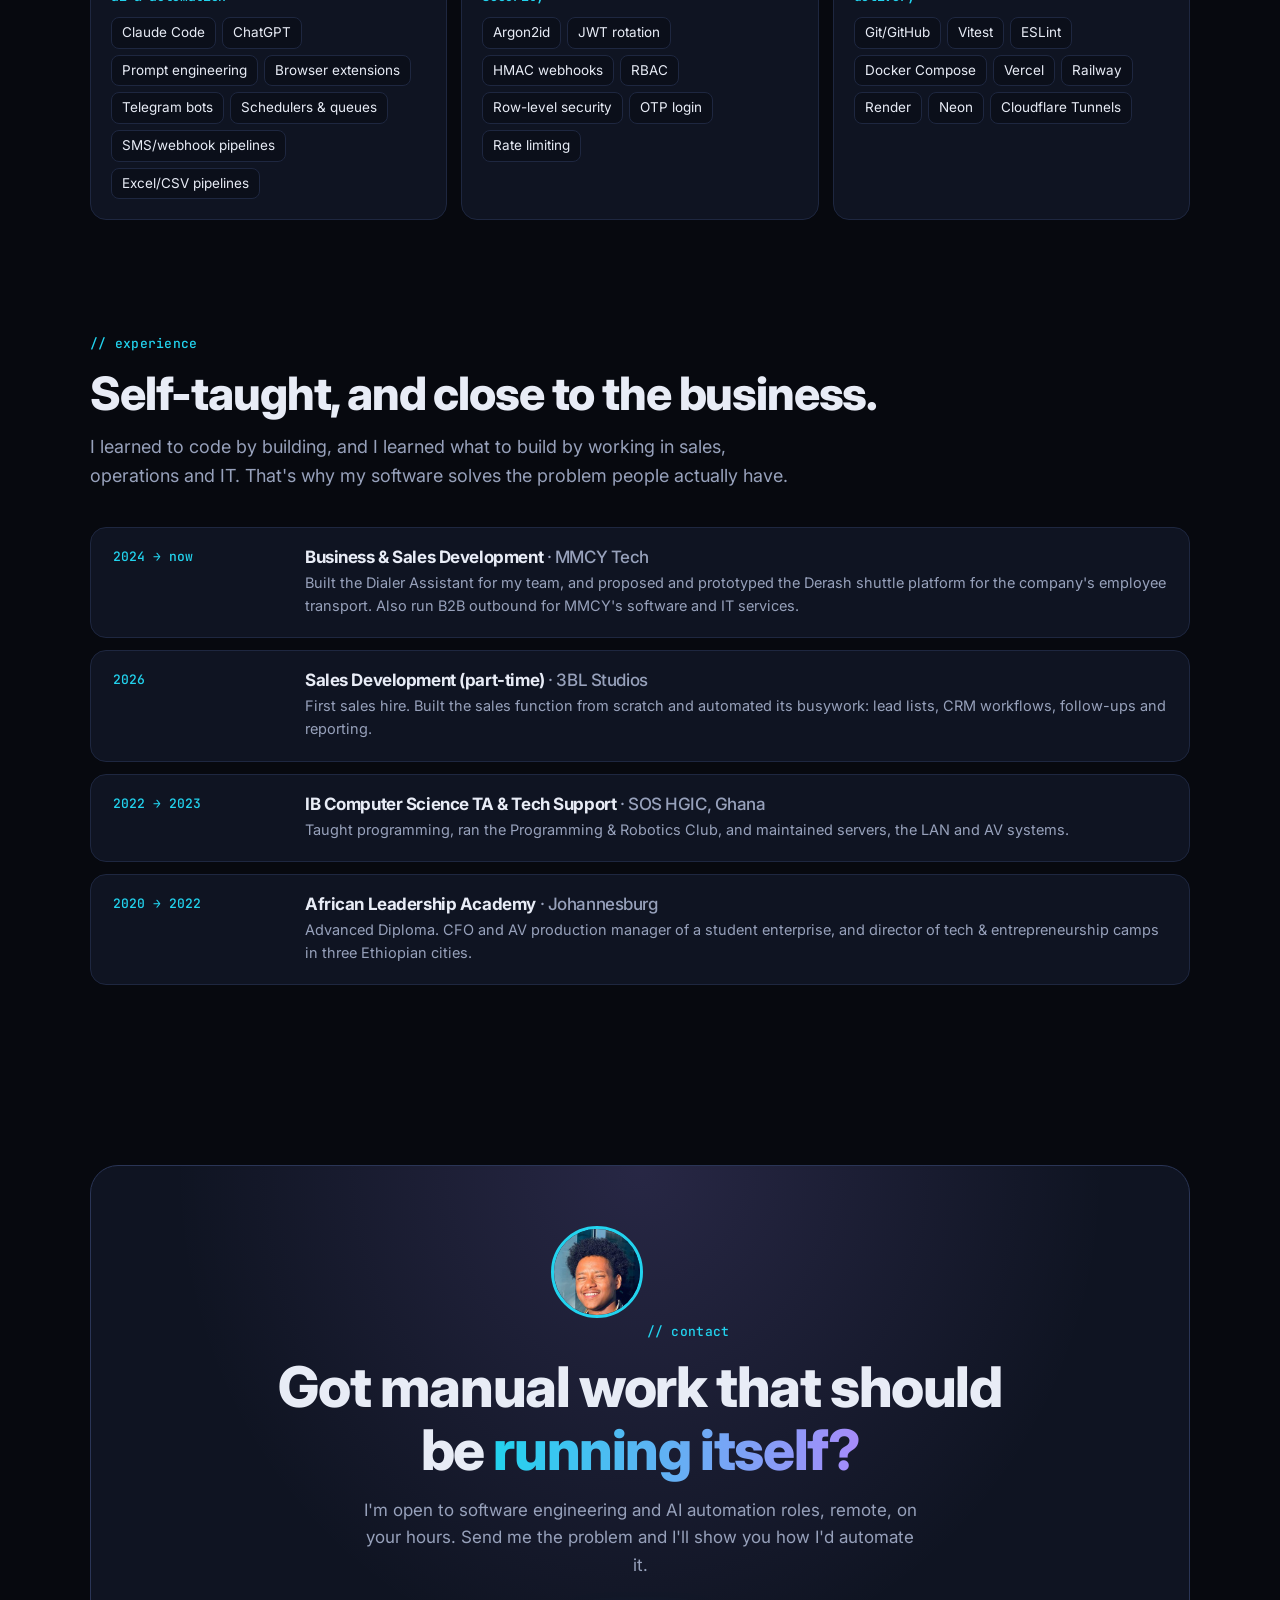
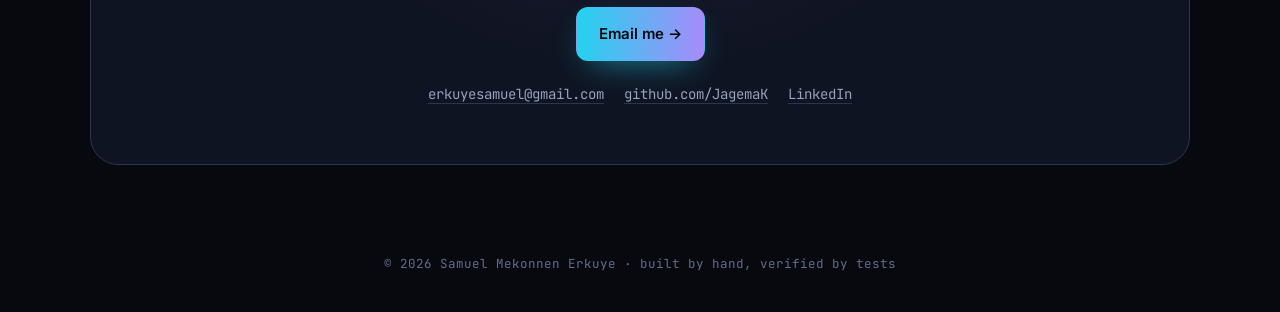
==== commit 615d6453: "Merge gaming projects into one Gebeta Gaming Platform entry Co-Authored-By: Claude Opus 5.5 <noreply" ====
--- a/swe-portfolio/index.html
+++ b/swe-portfolio/index.html
@@ -4,7 +4,7 @@
 <meta charset="utf-8">
 <meta name="viewport" content="width=device-width, initial-scale=1">
 <title>Samuel Erkuye — Software Engineer &amp; AI Automation</title>
-<meta name="description" content="Self-taught software engineer and AI automation specialist. 10 projects shipped in 2026: shuttle management with a routing engine, a wallet platform with SMS-verified deposits, real-time multiplayer apps and call-center automation.">
+<meta name="description" content="Self-taught software engineer and AI automation specialist. 10 projects shipped in 2026: shuttle management with a routing engine, an iGaming platform with real-time multiplayer games and SMS-verified deposits, and call-center automation.">
 <meta property="og:title" content="Samuel Erkuye — Software Engineer & AI Automation">
 <meta property="og:description" content="I build software that does the boring work. 10 projects, 550+ commits in 2026.">
 <meta property="og:image" content="https://samuel-erkuye-dev.vercel.app/samuel.jpg">
@@ -195,7 +195,7 @@
     <div>
       <span class="pill"><i></i>Open to remote roles · Software Engineer · AI Automation</span>
       <h1>I build software that <span class="grad">does the boring work.</span></h1>
-      <p class="sub">Self-taught full-stack engineer and AI automation specialist. In 2026 I shipped <b>10 projects</b>: a shuttle-management platform with a routing engine and Flutter apps, a wallet platform that <b>verifies deposits from SMS automatically</b>, real-time multiplayer apps, and a browser extension that <b>cut a 15-click call-center workflow to one click</b>.</p>
+      <p class="sub">Self-taught full-stack engineer and AI automation specialist. In 2026 I shipped <b>10 projects</b>: a shuttle-management platform with a routing engine and Flutter apps, an iGaming platform with <b>real-time multiplayer games</b> and deposits <b>verified from SMS automatically</b>, and a browser extension that <b>cut a 15-click call-center workflow to one click</b>.</p>
       <div class="cta">
         <a class="btn btn-primary" href="#projects">See the projects →</a>
         <a class="btn btn-ghost" href="https://github.com/JagemaK" target="_blank" rel="noopener">GitHub ↗</a>
@@ -243,6 +243,7 @@
       <button class="chip" aria-pressed="false" data-f="auto">automation</button>
       <button class="chip" aria-pressed="false" data-f="full">full-stack</button>
       <button class="chip" aria-pressed="false" data-f="rt">real-time</button>
+      <button class="chip" aria-pressed="false" data-f="games">games</button>
       <button class="chip" aria-pressed="false" data-f="fin">fintech</button>
       <button class="chip" aria-pressed="false" data-f="mobile">mobile</button>
     </div>
@@ -265,23 +266,23 @@
         </ul>
       </article>
 
-      <article class="proj feat rv" data-t="auto full fin mobile">
+
+      <article class="proj feat rv" data-t="auto full rt fin mobile games">
         <div>
-          <div class="top"><span class="tagline">fintech · digital wallet</span><span class="status live">● in production</span></div>
-          <h3>Fyel: Wallet &amp; Gaming Platform</h3>
-          <p class="what">A phone-first digital wallet platform for the Ethiopian market, funded by telebirr and CBE Birr transfers, with 3,000+ third-party titles plugged in through a provider API. Built as a team of two.</p>
-          <div class="metrics"><div><b>90</b>commits</div><div><b>50</b>test files</div><div><b>3,012</b>titles integrated</div></div>
-          <div class="stack"><span>Next.js 16</span><span>React 19</span><span>PostgreSQL</span><span>Prisma 7</span><span>Kotlin</span><span>Telegram Bot API</span><span>Railway</span></div>
+          <div class="top"><span class="tagline">igaming · game development · fintech</span><span class="status live">● in production</span></div>
+          <h3>Gebeta Gaming Platform</h3>
+          <p class="what">My iGaming product line for the Ethiopian market, named after the traditional Ethiopian board game. Phone-first players, one ETB wallet, real-time multiplayer games inside Telegram, and 3,000+ third-party titles, built across four codebases from the wallet core to the game screens.</p>
+          <div class="metrics"><div><b>4</b>codebases</div><div><b>190+</b>commits</div><div><b>130</b>test files</div><div><b>3,000+</b>titles</div><div><b>10</b>in-house games</div></div>
+          <div class="stack"><span>Next.js 16</span><span>React 19</span><span>TypeScript monorepo</span><span>Express</span><span>Socket.io</span><span>PostgreSQL</span><span>Prisma</span><span>Redis</span><span>Kotlin</span><span>Canvas</span><span>Telegram Bot API</span></div>
         </div>
         <ul>
-          <li><b>SMS deposit automation:</b> a Kotlin Android app forwards the agent handset's payment SMS, and the server matches and credits deposits automatically.</li>
-          <li><b>Money you can trust:</b> every balance change is stored with before and after values and exact decimals. Per-wallet row locks stop concurrent double-spends, with tests to prove it.</li>
-          <li><b>Secure integrations:</b> HMAC-SHA256-verified, idempotent provider callbacks. Sessions fail closed, and only hashed tokens are stored.</li>
-          <li><b>Telegram Mini App:</b> one-tap sign-in, phone verification through the bot, and balance and history commands.</li>
-          <li><b>Operations:</b> admin dashboard, payout-agent routing, audit trail, and a self-updating Android app.</li>
+          <li><b>Real-time multiplayer:</b> live rooms on Socket.io with SHA-256 committed (provably fair) draws, automatic win detection, countdown lobbies and refunds.</li>
+          <li><b>Game development:</b> 10 canvas-rendered browser games with a lobby, live chat, sound and per-game RTP (return-to-player) controls, plus a math whitepaper behind the odds.</li>
+          <li><b>Wallet &amp; ledger:</b> append-only double-entry ledger, exact decimal/BigInt money, and per-wallet row locks that stop concurrent double-spends, all proven with tests.</li>
+          <li><b>Payments automation:</b> a Kotlin Android app forwards payment SMS, and the server matches and credits deposits on its own. Payout agents are routed automatically.</li>
+          <li><b>Integrations &amp; security:</b> 3,000+ titles through a game aggregator with HMAC-verified, idempotent callbacks, Telegram Mini App sign-in, JWT rotation with theft detection, and RBAC across player, admin, agent and partner portals.</li>
         </ul>
       </article>
-
       <article class="proj rv" data-t="auto">
         <div class="top"><span class="tagline">browser automation</span><span class="status daily">● used daily at work</span></div>
         <h3>Dialer Assistant</h3>
@@ -296,17 +297,6 @@
         <div class="links"><a href="https://github.com/JagemaK/Sexy-Tools/tree/claude/serene-ptolemy-ucm7ij/dialer-assistant" target="_blank" rel="noopener">source ↗</a></div>
       </article>
 
-      <article class="proj rv" data-t="full fin rt">
-        <div class="top"><span class="tagline">platform architecture</span></div>
-        <h3>JAH: High-Concurrency Platform</h3>
-        <p class="what">A TypeScript monorepo with a player site, back office, agent and partner portals, an API and a worker service.</p>
-        <ul style="margin-top:14px">
-          <li>An <b>append-only double-entry ledger</b> with integer (BigInt) money.</li>
-          <li><b>Rotating JWT refresh-token families</b> with theft detection.</li>
-          <li>Redis-backed Socket.io, Zod validation, Pino logging, <b>43 test files</b>.</li>
-        </ul>
-        <div class="stack"><span>pnpm</span><span>Turborepo</span><span>Express</span><span>Prisma</span><span>PostgreSQL</span><span>Redis</span></div>
-      </article>
 
       <article class="proj rv" data-t="full">
         <div class="top"><span class="tagline">edtech · culture</span></div>
@@ -320,33 +310,15 @@
         <div class="stack"><span>Next.js 16</span><span>Prisma 7</span><span>Neon Postgres</span><span>Vercel</span></div>
       </article>
 
-      <article class="proj rv" data-t="rt fin">
-        <div class="top"><span class="tagline">real-time multiplayer</span></div>
-        <h3>Live Bingo (Telegram Mini App)</h3>
-        <p class="what">Real-time 75-ball multiplayer rooms inside Telegram, extended from an open-source base.</p>
-        <ul style="margin-top:14px">
-          <li><b>Provably fair:</b> SHA-256 committed draw sequences.</li>
-          <li>Telegram WebApp <b>HMAC login</b>, agent and admin dashboards.</li>
-          <li>Security fixes for agent scoping and payout locks. <b>37 test files</b>.</li>
-        </ul>
-        <div class="stack"><span>React</span><span>Socket.io</span><span>Node.js</span><span>SQLite</span><span>Redis</span></div>
-        <div class="links"><a href="https://github.com/JagemaK/bingo-betting-tma" target="_blank" rel="noopener">source ↗</a></div>
-      </article>
-
-      <article class="proj small rv" data-t="full">
+
+      <article class="proj rv" data-t="full">
         <div class="top"><span class="tagline">typing app</span></div>
         <h3>DawitType</h3>
         <p class="what">A typing trainer for all 151 Psalms in Amharic and English, with Amharic keyboard mappings, performance charts and synthesized Begena sounds.</p>
         <div class="stack"><span>React</span><span>Vite</span><span>Web Audio</span></div>
         <div class="links"><a href="https://github.com/JagemaK/Mezmur4" target="_blank" rel="noopener">source ↗</a></div>
       </article>
-      <article class="proj small rv" data-t="rt">
-        <div class="top"><span class="tagline">browser games</span></div>
-        <h3>Casino Game Suite</h3>
-        <p class="what">10 canvas-rendered browser games with a lobby, live chat and per-game RTP controls, plus a math whitepaper.</p>
-        <div class="stack"><span>Node.js</span><span>WebSockets</span><span>Canvas</span></div>
-      </article>
-      <article class="proj small rv" data-t="full">
+      <article class="proj rv" data-t="full">
         <div class="top"><span class="tagline">productivity</span></div>
         <h3>Startup Task Tracker</h3>
         <p class="what">A full-stack task manager with Supabase authentication and protected routes.</p>
@@ -447,8 +419,8 @@
     ["4c5205f","derash","feat(auth): sign in with fingerprint or face in both apps"],
     ["4ddfdf6","dialer","Receive caller number from Zoiper via URL hand-off"],
     ["1bd5148","dialer","Add bio and lunch (clock out, auto clock in after N minutes)"],
-    ["bc4e717","bingo","fix(wallet): show approved deposits instantly and never miss them"],
-    ["c1c57ac","jah","feat(web): Lite graphics mode for slow phones"],
+    ["bc4e717","gebeta","fix(wallet): show approved deposits instantly and never miss them"],
+    ["c1c57ac","gebeta","feat(web): Lite graphics mode for slow phones"],
     ["74ab216","tebiban","fix(auth): say why Google sign-in was refused"],
   ];
   const el=$("#term");
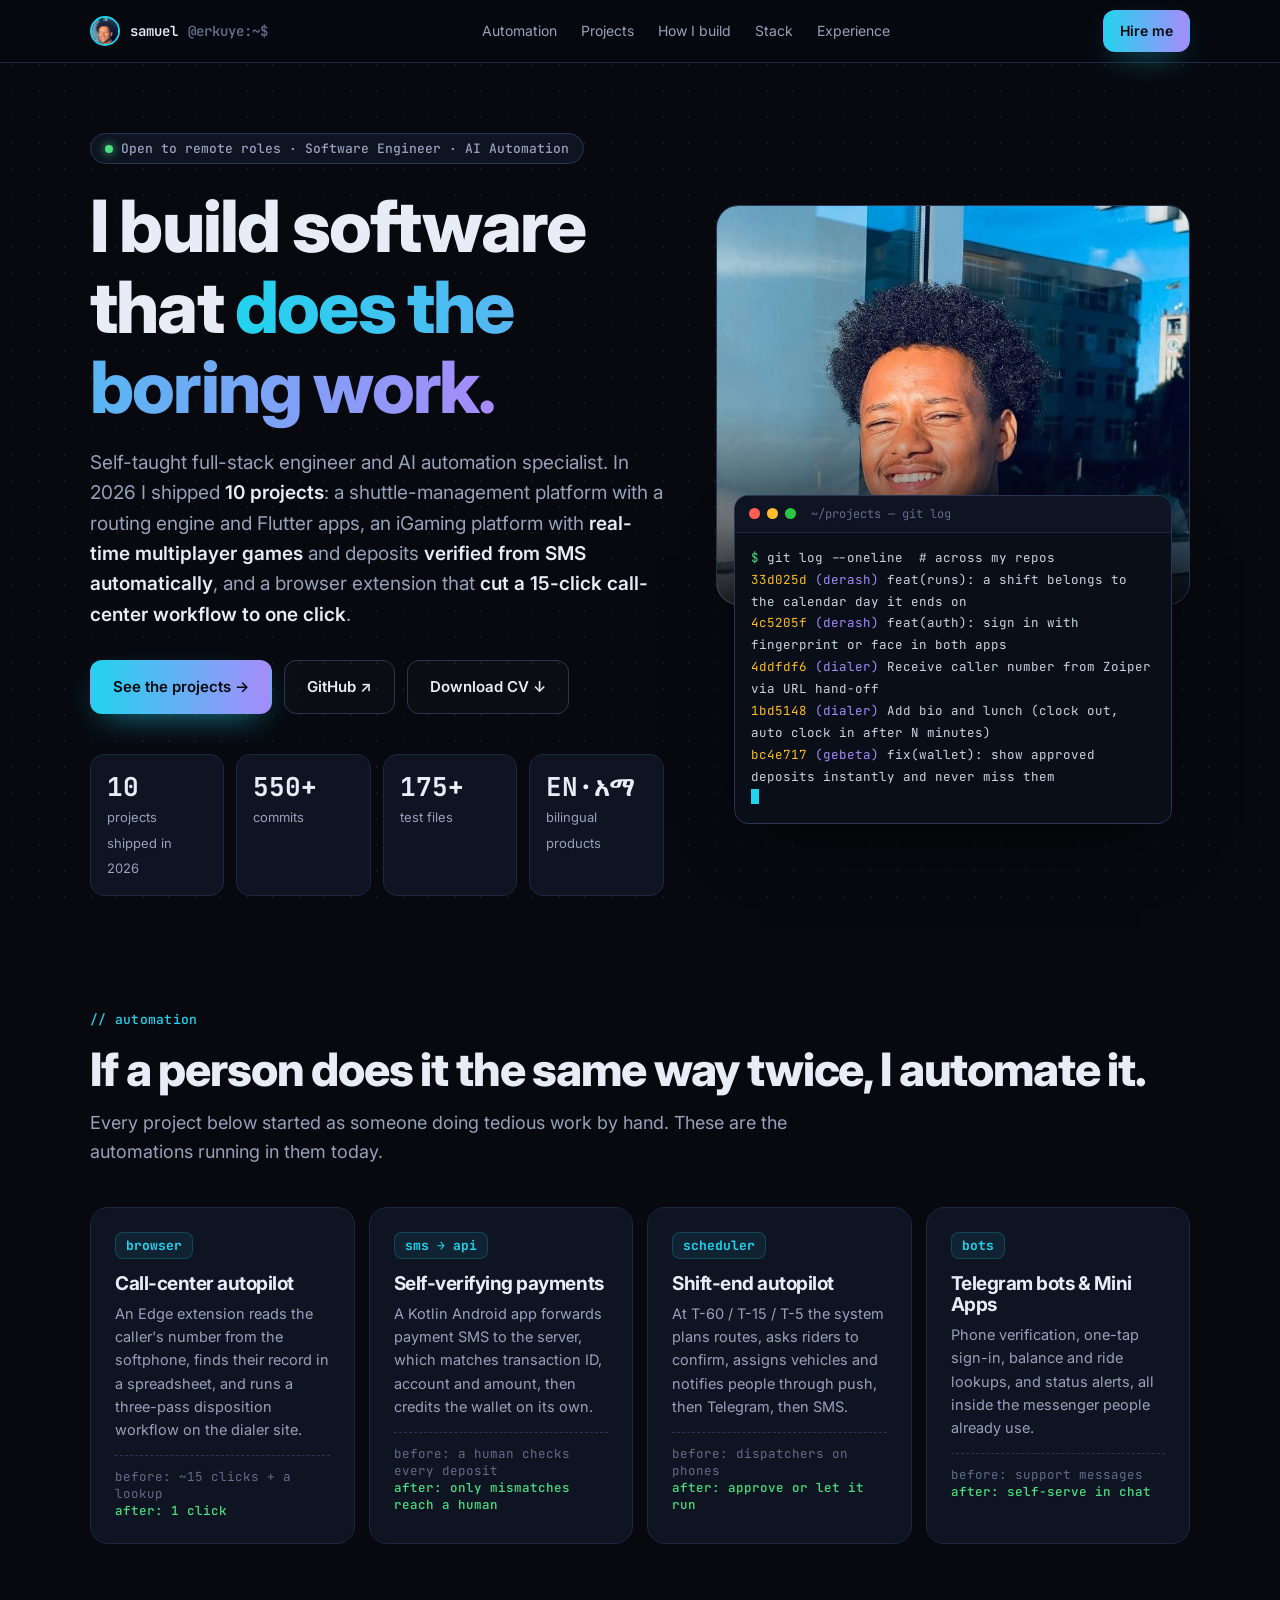
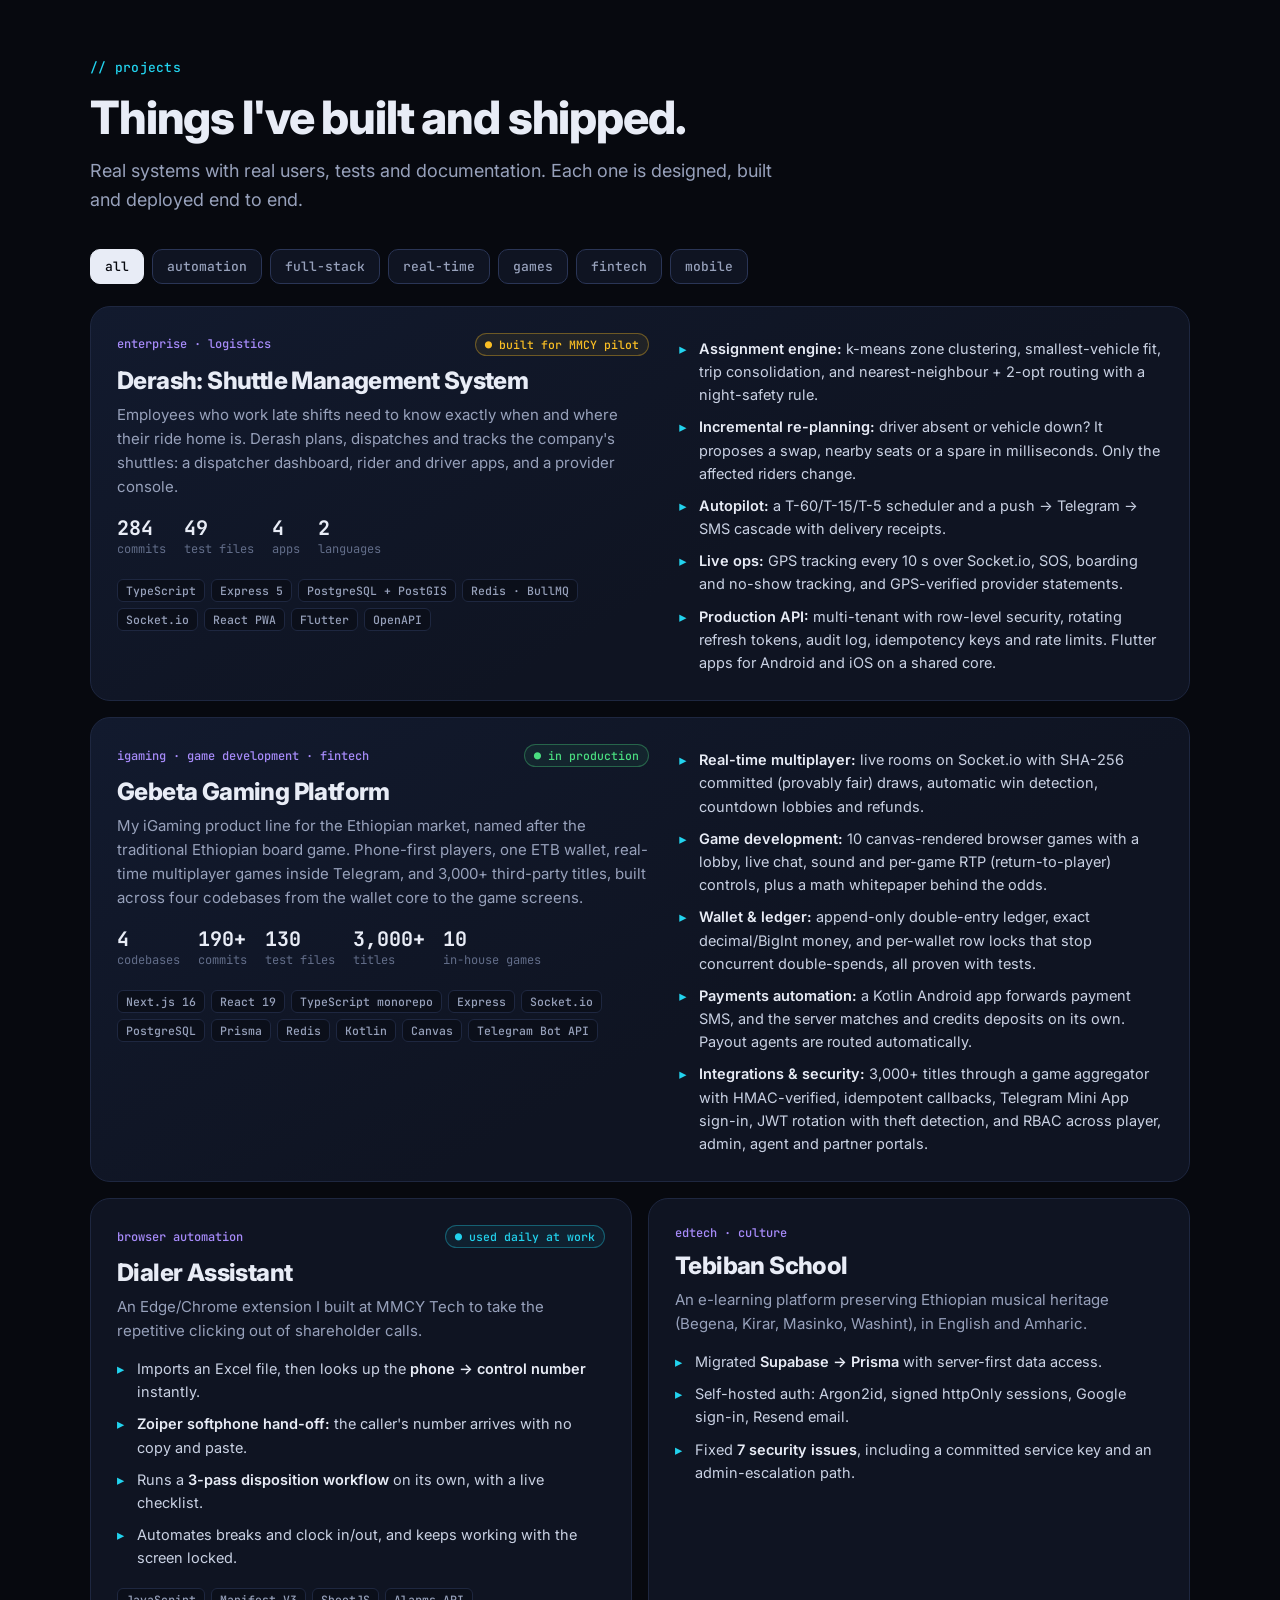
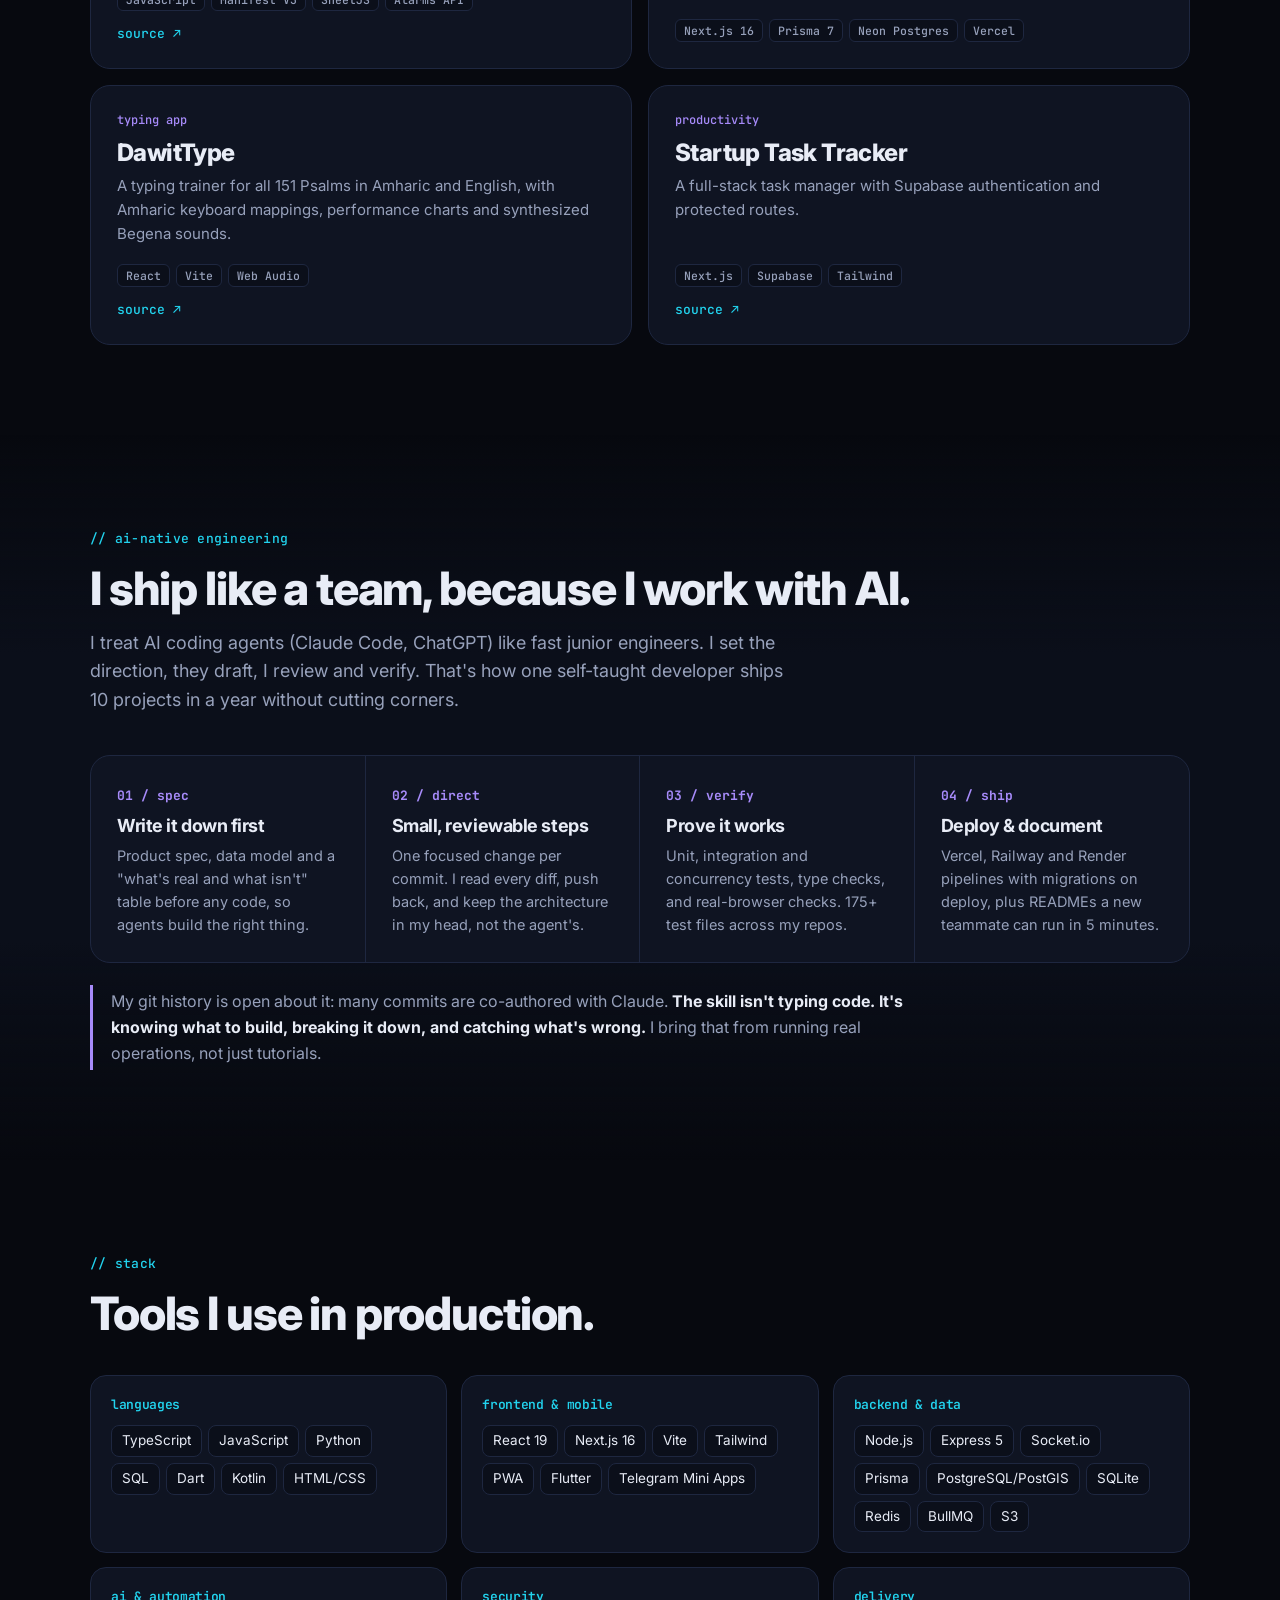
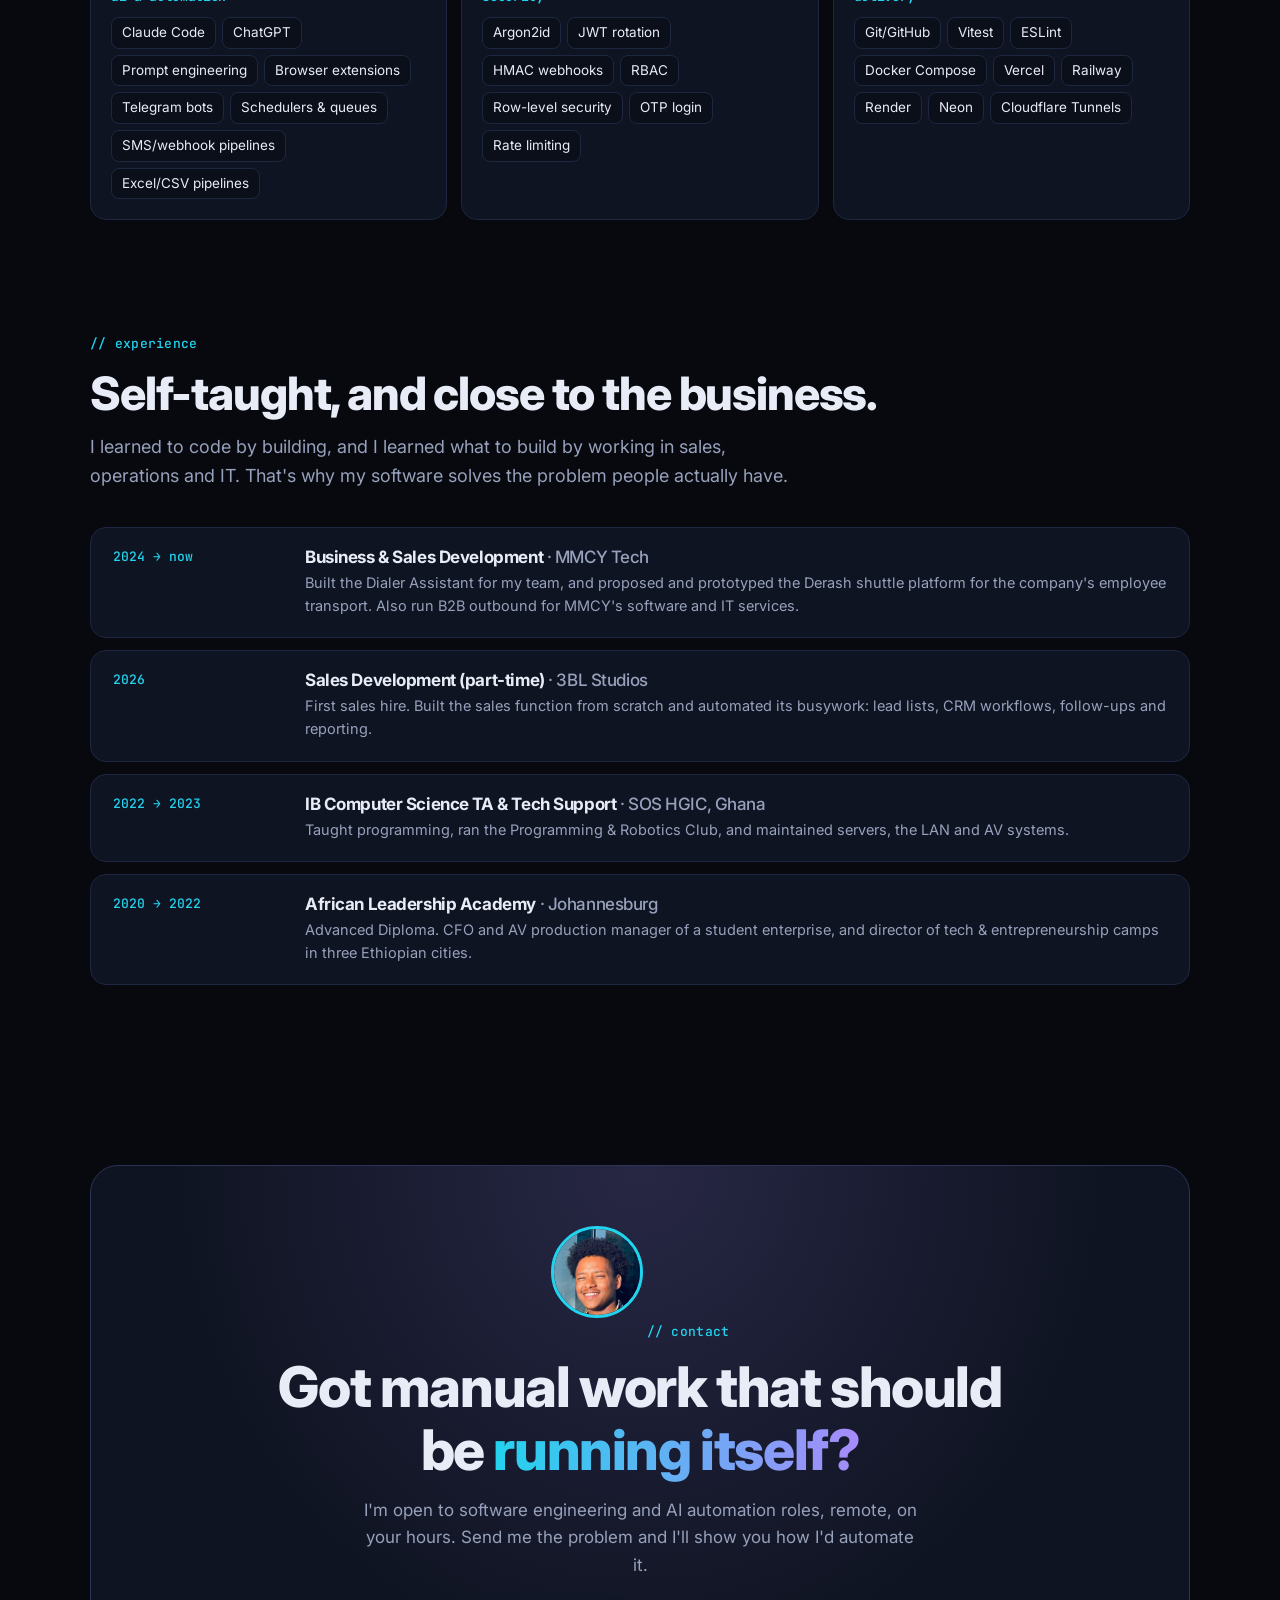
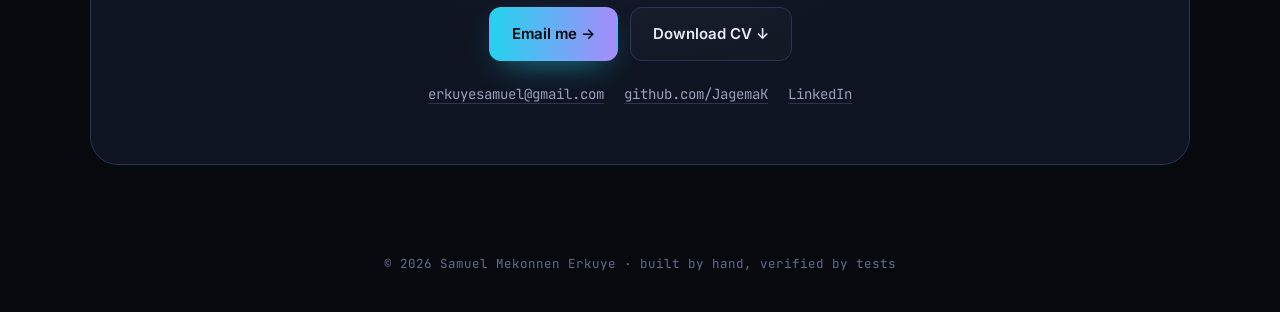
==== commit 4abb67b9: "Add CV download buttons to SWE portfolio and an SWE cover letter Co-Authored-By: Claude Opus 5.5 <no" ====
--- a/swe-portfolio/index.html
+++ b/swe-portfolio/index.html
@@ -199,6 +199,7 @@
       <div class="cta">
         <a class="btn btn-primary" href="#projects">See the projects →</a>
         <a class="btn btn-ghost" href="https://github.com/JagemaK" target="_blank" rel="noopener">GitHub ↗</a>
+        <a class="btn btn-ghost js-cv" href="#" download style="display:none">Download CV ↓</a>
       </div>
       <div class="stats">
         <div class="stat rv"><strong>10</strong><span>projects shipped in 2026</span></div>
@@ -386,7 +387,7 @@
       <p>I'm open to software engineering and AI automation roles, remote, on your hours. Send me the problem and I'll show you how I'd automate it.</p>
       <div class="cta" style="margin-top:28px">
         <a class="btn btn-primary" id="mailBtn" href="mailto:erkuyesamuel@gmail.com?subject=Software%20Engineering%20%2F%20AI%20Automation%20role">Email me →</a>
-        <a class="btn btn-ghost" id="cvBtn" href="#" target="_blank" rel="noopener" style="display:none">Download CV</a>
+        <a class="btn btn-ghost js-cv" href="#" download style="display:none">Download CV ↓</a>
       </div>
       <div class="clinks">
         <a href="mailto:erkuyesamuel@gmail.com">erkuyesamuel@gmail.com</a>
@@ -403,14 +404,14 @@
 <script>
 /* ================= EDIT ME ================= */
 const CONFIG = {
-  cvUrl: "",        // e.g. "Samuel-Erkuye-CV.pdf" after copying the PDF into this folder
+  cvUrl: "Samuel-Erkuye-CV.pdf",  // the PDF in this folder; set to "" to hide the buttons
   calendlyUrl: ""   // optional: replaces the Email button
 };
 /* ========================================== */
 (function(){
   const $=(s,e=document)=>e.querySelector(s), $$=(s,e=document)=>[...e.querySelectorAll(s)];
   $("#yr").textContent=new Date().getFullYear();
-  if(CONFIG.cvUrl){const b=$("#cvBtn");b.href=CONFIG.cvUrl;b.style.display="";}
+  if(CONFIG.cvUrl){$$(".js-cv").forEach(b=>{b.href=CONFIG.cvUrl;b.style.display="";});}
   if(CONFIG.calendlyUrl){const b=$("#mailBtn");b.href=CONFIG.calendlyUrl;b.target="_blank";b.textContent="Book a call →";}
 
   // Terminal: real commit messages from Samuel's repositories
